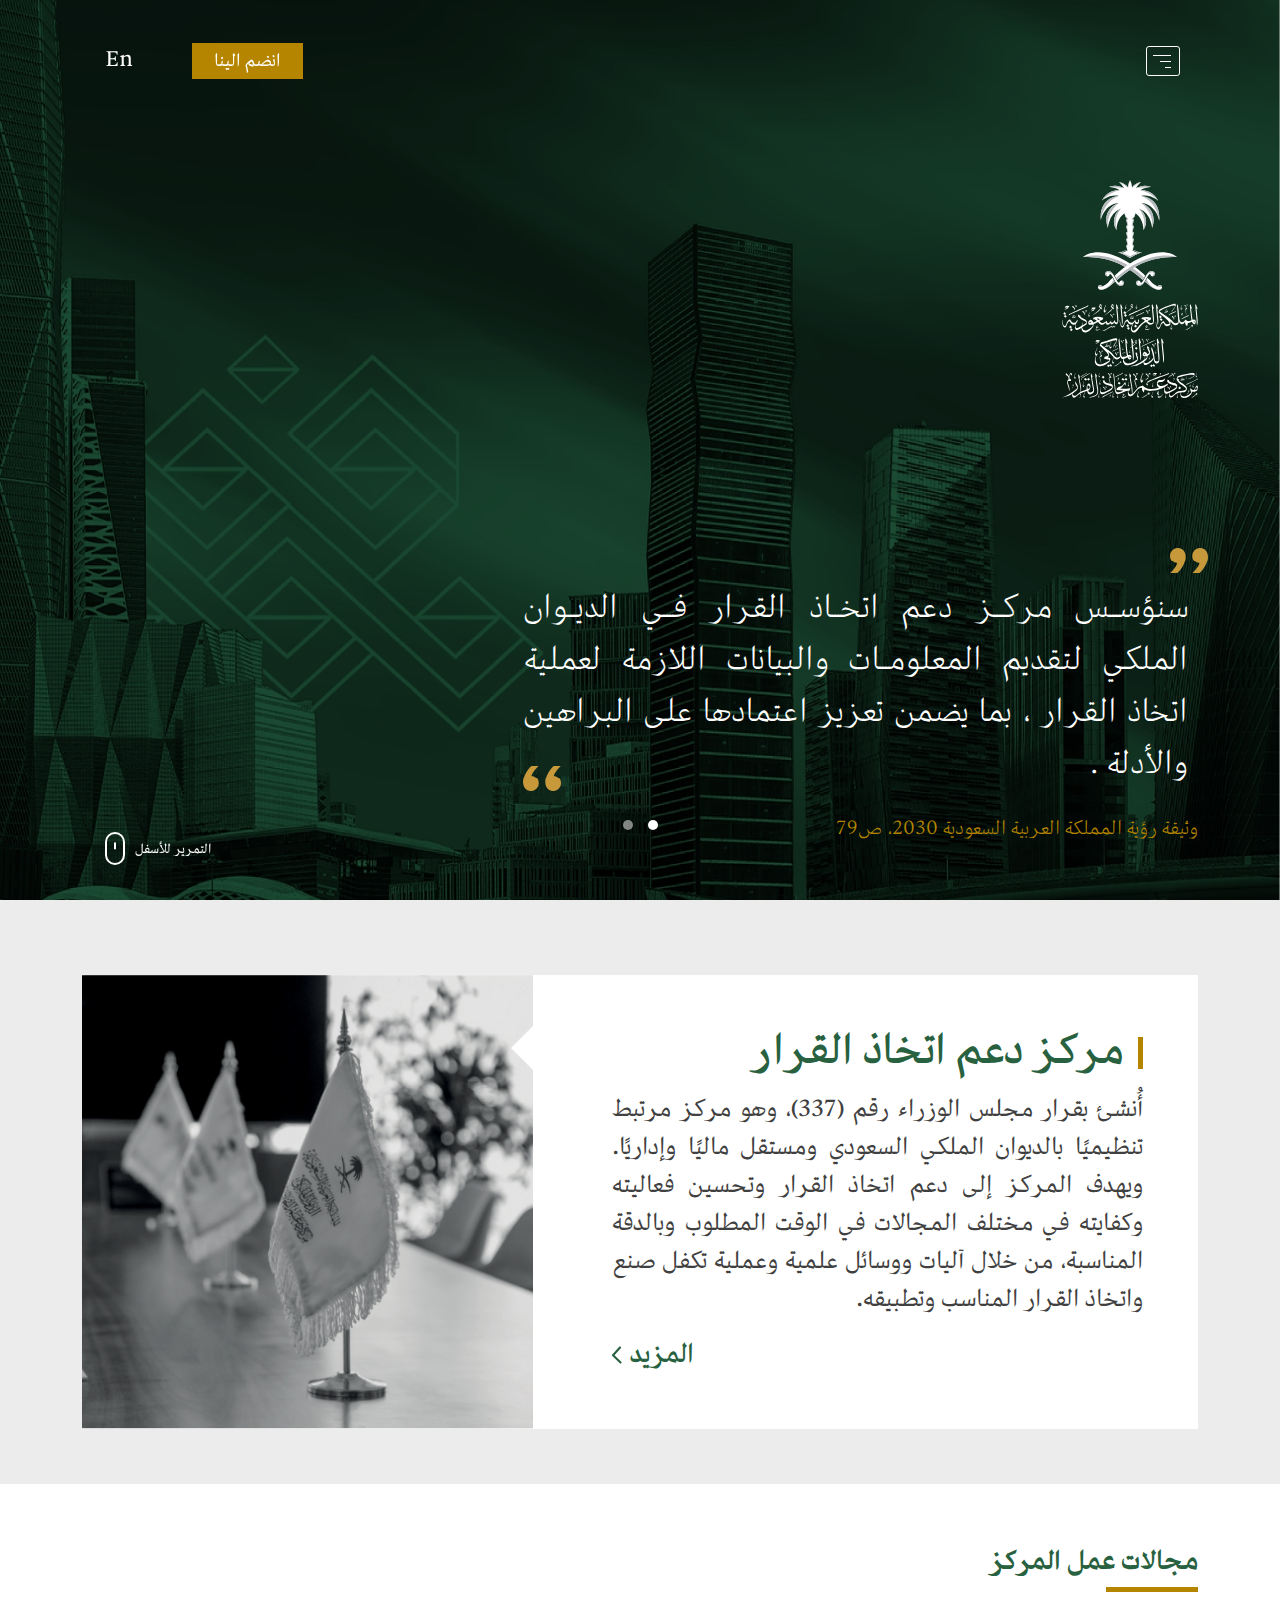
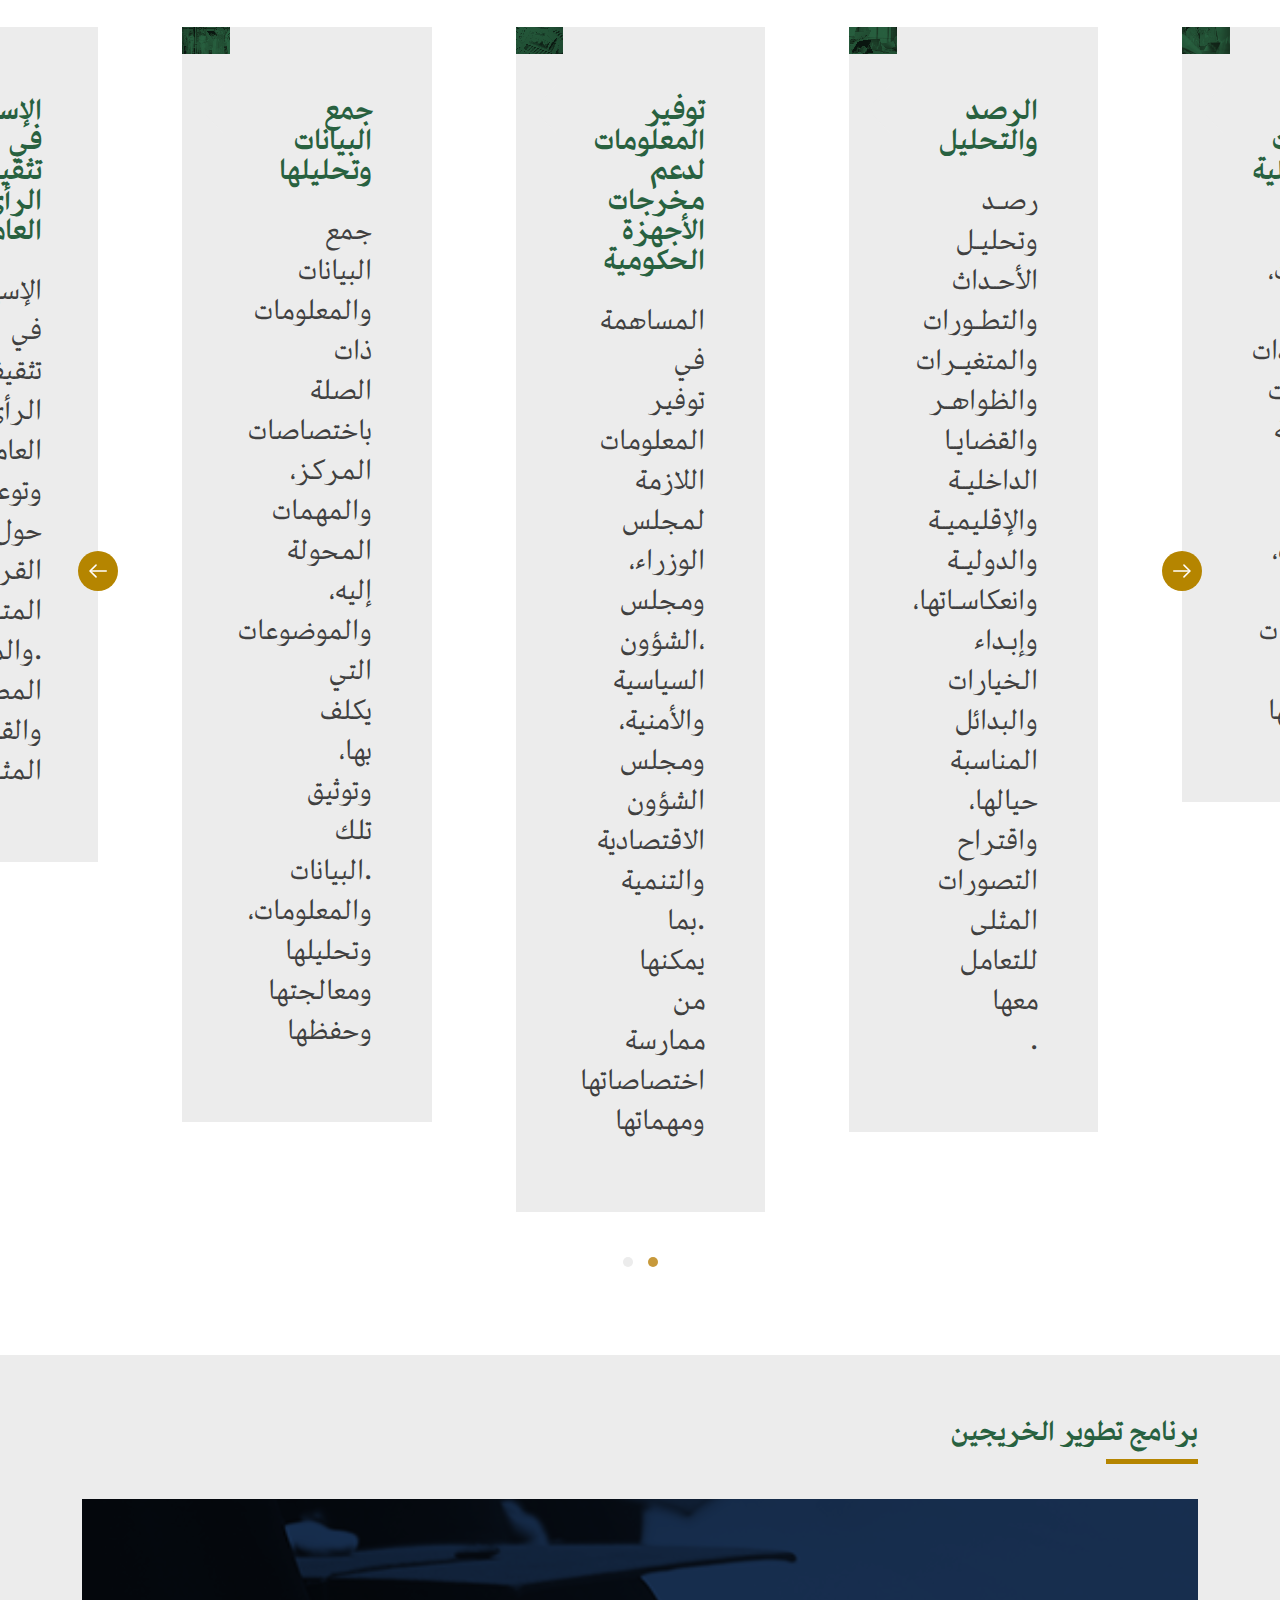
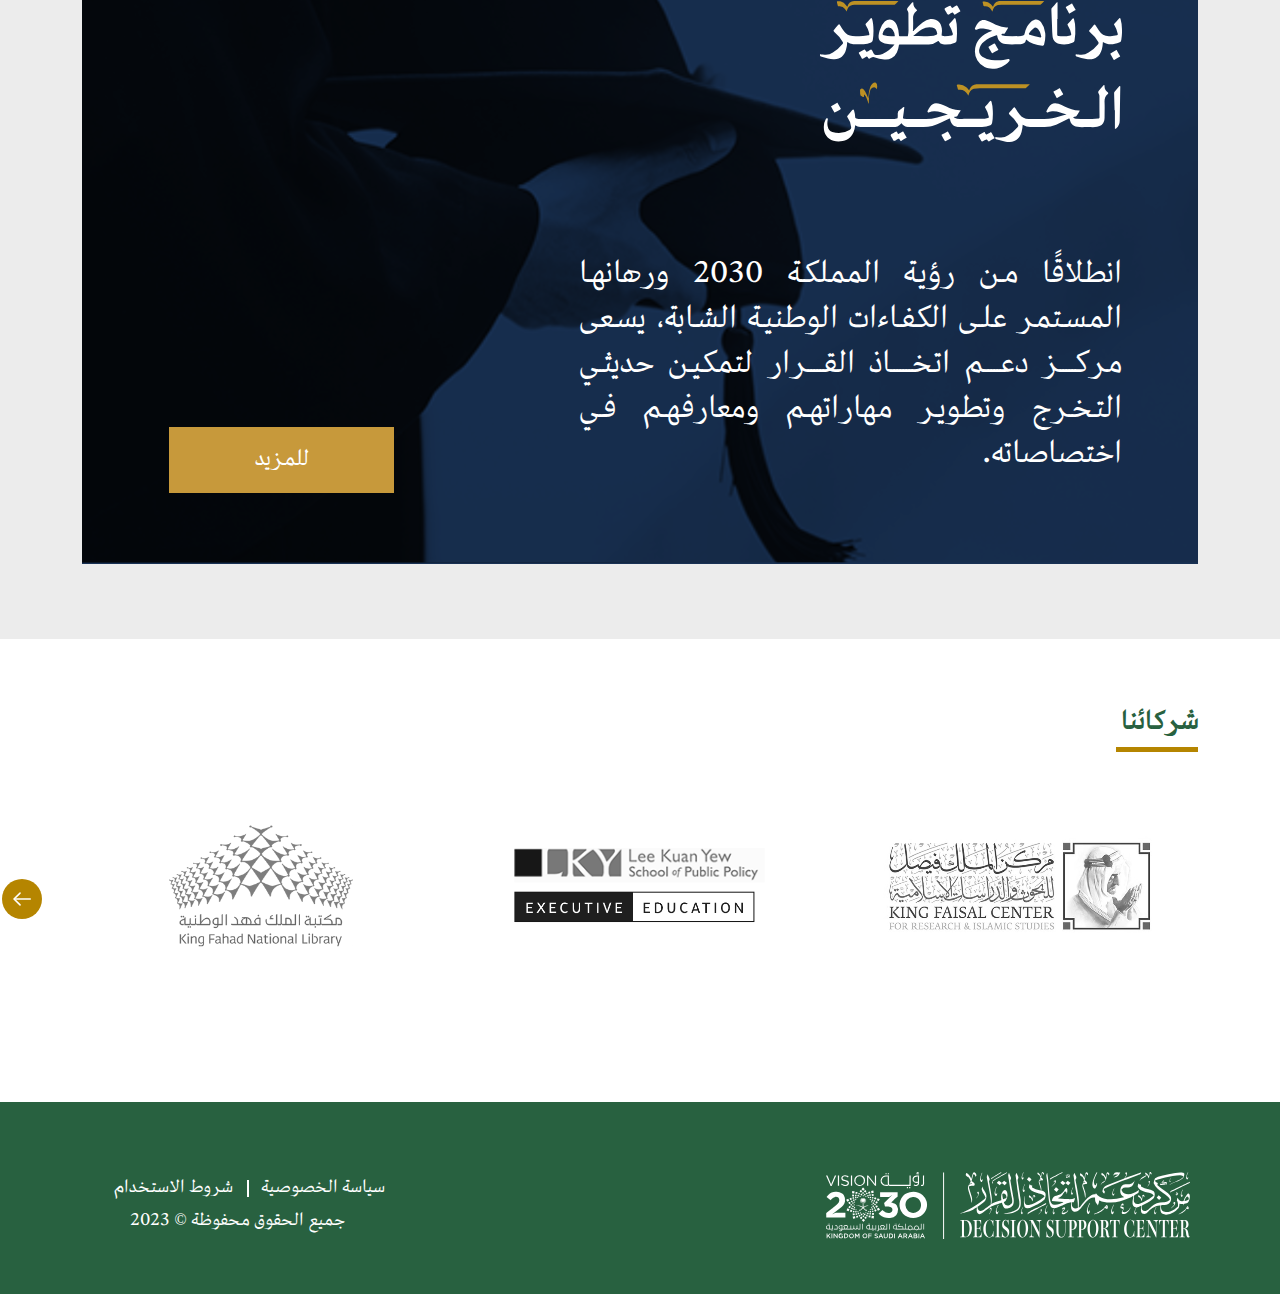
==== ar/index.html @ 327a5f9b "initalize + index" ====
<!DOCTYPE html>
<html lang="ar">
  <head>
    <!-- Required meta tags -->
    <meta charset="utf-8" />
    <meta
      name="viewport"
      content="width=device-width, initial-scale=1, shrink-to-fit=no"
    />
    <!--  Font Awesome CSS -->
    <link rel="stylesheet" href="../assets/css/owl.carousel.min.css" />
    <link rel="stylesheet" href="../assets/css/owl.theme.default.css" />
    <!-- Bootstrap CSS -->
    <link rel="stylesheet" href="../assets/css/bootstrap.min.css" />
    <!--  Font Awesome CSS -->
    <link rel="stylesheet" href="../assets/css/all.min.css" />
    <!--  Font aos CSS -->
    <link rel="stylesheet" href="../assets/css/aos.css" />
    <!-- custom style -->
    <link rel="stylesheet" href="../assets/css/styleRTL.css" />

    <title>IDSC</title>
  </head>

  <body>

    <div class="main-topnav">
      <div class="bgTopNav">
        <!-- <div class="container">
            <div class="row">
              <div class="col-12"> -->
                <div class="topNav">
                 <a href="javascript:;" class="slide-nav">
                  <span class="first"></span>
                  <span class="second"></span>
                  <span class="third"></span>
                  <p class="menu-label">
                    القائمة  
                  </p>
                </a>
                 
                <a href="#!" class="a-logo">
                  <img class="logo" src="../assets/images/shared/logo-second.svg" alt="">
                </a>

                  <div class="left">
                    <a href="#!" class="joinBtn">انضم الينا</a>
                   
                    <a href="#!" class="changeLang ">En</a>
                  </div>
                </div>
              <!-- </div>
            </div>
          </div> -->
    </div>
      <!-- end top nav -->
      <div class="bannerBg">
        <div class="customMenu">

          <ul class="navigations">
            <li class="nav-item">
              <a class="nav-link" href="#">
                الصفحة الرئيسية
              </a>
            </li>
            <li class="nav-item">
              <a class="nav-link" href="#">
                عن المركز
              </a>
            </li>
            <li class="nav-item">
              <a class="nav-link" href="#">
                برنامج تطوير الخريجين
                </a>
            </li>

            
            
            
          </ul>
          <div class="acc-functions">

            <ul class="top-functions  ">
              <a href="#" class="social-nav">
                <img src="../assets/images/shared/linkedin-outline.svg" alt="">
              </a>
              <li>
                <a href="javascript:;" class="colors">
                  <img src="../assets/images/shared/eye-no.svg" alt="">
                </a>
              </li>
              <li>
                <a href="javascript:;" class="font increase">
                  +A
                </a>
              </li>
              <li>
                <a href="javascript:;" class="font decrease ">
                  -A
                </a>
              </li>
            </ul>
           
          </div>
        </div>
      </div>
    </div>

    <section class="homeBanner" >

      <!-- end menu -->
        <div class="owl-carousel owl-carousel-banner owl-theme">
          <div class="item">
            <div class="banner-item">
              <div class="bg-box">
                <img src="../assets/images/home/banner-img1.jpg" alt="">
              </div>
              <div class="container">
                <div class="row">
                  <div class="col-12">
                    <div class="img-box">
                      <img src="../assets/images/shared/Logo1.svg" alt="">
                    </div>
                  </div>
                  <div class="col-12">
                    <div class="bannerBox">
                      <p>
                        سنؤســـس مركـــز دعم اتخـــاذ القرار فـــي الديـــوان الملكي
                        لتقديم المعلومـــات والبيانات اللازمة لعملية اتخاذ القرار ،
                        بما يضمن تعزيز اعتمادها على البراهين والأدلة .
                      </p>
                      <span>
                        وثيقة رؤية المملكة العربية السعودية 2030، ص79
                      </span>
                    </div>
  
                  </div>
                </div>
              </div>
            </div>
            
          </div>
          <div class="item">
            <div class="banner-item">
              <div class="bg-box">
                <img src="../assets/images/home/banner-img2.jpg" alt="">
              </div>
              <div class="container">
                <div class="row">
                  <div class="col-12">
                    <div class="img-box">
                      <img src="../assets/images/shared/Logo1.svg" alt="">
                    </div>
                  </div>
                  <div class="col-12">
                    <div class="bannerBox">
                      <p>
                        سنؤســـس مركـــز دعم اتخـــاذ القرار فـــي الديـــوان الملكي
                        لتقديم المعلومـــات والبيانات اللازمة لعملية اتخاذ القرار ،
                        بما يضمن تعزيز اعتمادها على البراهين والأدلة .
                      </p>
                      <span>
                        وثيقة رؤية المملكة العربية السعودية 2030، ص79
                      </span>
                    </div>
  
                  </div>
                </div>
              </div>
            </div>
            
          </div>

         
          
      </div>
      <!-- end slider -->

      <!-- scroll down -->
      <div class="scroll-down">
        <a href="#aboutSec">
          <span>
            التمرير للأسفل
          </span>
          <img src="../assets/images/home/mouse-shape.svg" alt="">
        </a>
      </div>
    </section>

    <!-- start about -->
    <div class="aboutCenter" id="aboutSec">
      <div class="container">
        <div class="about-white">
          <div class="row">
            <div class="col-lg-7">
              <div class="aboutTxt">
                <h3 class="title" >
                  مركز دعم اتخاذ القرار
                </h3>
                <p >
                  أُنشئ بقرار مجلس الوزراء رقم (337)، وهو مركز مرتبط تنظيميًا بالديوان الملكي السعودي ومستقل ماليًا وإداريًا. ويهدف المركز إلى 
                  دعم اتخاذ القرار وتحسين فعاليته وكفايته في مختلف المجالات في الوقت المطلوب وبالدقة المناسبة، من خلال
                  آليات ووسائل علمية وعملية تكفل صنع واتخاذ القرار المناسب وتطبيقه.
                </p>
                <a href="#!" class="mainBtn">
                  المزيد
                  <img src="../assets/images/shared/more-btn-green-arrow.svg" alt="">
                </a>
              </div>
            </div>
            <div class="col-md-5">
              <div class="patternImg" >
                <img src="../assets/images/home/about-sec-img.jpg" alt="">
              </div>
            </div>
          </div>
        </div>
      </div>
    </div>
    <!-- end about -->



    <!-- start fields of work -->
    <section class="fields">
      <div class="container">
        <div class="row">
          <div class="col-12">
            <h2 class="home-header">
              مجالات عمل المركز
            </h2>
          </div>
        </div>
      </div>
      
      <div class="owl-carousel owl-carousel-fields owl-theme" >

        <div class="item">
          <div class="fields-item">
            <div class="container">
              
              <div class="field-box">
                <div class="row">
                  <div class="col-lg-6">
                    <div class="content-box">
                      <h3>
                        إعداد الدراسات التنموية
                      </h3>
                      <p>
                        إعداد الدراسات المتعلقة بالموضوعات ذات الأولوية من الناحية التنموية، وما يواجهها من عوائق وصعوبات ومشكلات، وطرح 
                        .التوصيات بشأنها
                      </p>
                    </div>
                  </div>
                  <div class="col-lg-6">
                    <div class="img-box">
                      <div class="img-bg">
                        <img src="../assets/images/home/field-bg6.svg" alt="">
                      </div>
                      <div class="img-icon">
                        <img src="../assets/images/home/field-icon6.svg" alt="">
                      </div>
                    </div>
                  </div>
                </div>
              </div>
            </div>
          </div>
        </div>

        <div class="item">
          <div class="fields-item">
            <div class="container">
              
              <div class="field-box">
                <div class="row">
                  <div class="col-lg-6">
                    <div class="content-box">
                      <h3>
                        إعداد الدراسات المستقبلية
                      </h3>
                      <p>
                        إجراء التحليلات، ومتابعة المستجدات والتحديات المحتملة في 
                        .مختلف المجالات، وتقديم المقترحات اللازمة لمواجهتها
                      </p>
                    </div>
                  </div>
                  <div class="col-lg-6">
                    <div class="img-box">
                      <div class="img-bg">
                        <img src="../assets/images/home/field-bg2.svg" alt="">
                      </div>
                      <div class="img-icon">
                        <img src="../assets/images/home/field-icon2.svg" alt="">
                      </div>
                    </div>
                  </div>
                </div>
              </div>
            </div>
          </div>
        </div>
        <div class="item">
          <div class="fields-item">
            <div class="container">
              
              <div class="field-box">
                <div class="row">
                  <div class="col-lg-6">
                    <div class="content-box">
                      <h3>
                        الرصد والتحليل
                      </h3>
                      <p>
                        رصــد وتحليــل الأحــداث والتطــورات والمتغيــرات والظواهــر والقضايــا الداخليــة والإقليميــة والدوليــة وانعكاســاتها، وإبــداء الخيارات والبدائل المناسبة حيالها، واقتراح التصورات المثلى 
                        للتعامل معها .
                      </p>
                    </div>
                  </div>
                  <div class="col-lg-6">
                    <div class="img-box">
                      <div class="img-bg">
                        <img src="../assets/images/home/field-bg1.svg" alt="">
                      </div>
                      <div class="img-icon">
                        <img src="../assets/images/home/field-icon1.svg" alt="">
                      </div>
                    </div>
                  </div>
                </div>
              </div>
            </div>
          </div>
        </div>
        <div class="item">
          <div class="fields-item">
            <div class="container">
              
              <div class="field-box">
                <div class="row">
                  <div class="col-lg-6">
                    <div class="content-box">
                      <h3>
                        توفير المعلومات لدعم مخرجات الأجهزة الحكومية
                      </h3>
                      <p>
                        المساهمة في توفير المعلومات اللازمة لمجلس الوزراء، ومجلس 
                        ،الشؤون السياسية والأمنية، ومجلس الشؤون الاقتصادية والتنمية 
                        .بما يمكنها من ممارسة اختصاصاتها ومهماتها
                      </p>
                    </div>
                  </div>
                  <div class="col-lg-6">
                    <div class="img-box">
                      <div class="img-bg">
                        <img src="../assets/images/home/field-bg3.svg" alt="">
                      </div>
                      <div class="img-icon">
                        <img src="../assets/images/home/field-icon3.svg" alt="">
                      </div>
                    </div>
                  </div>
                </div>
              </div>
            </div>
          </div>
        </div>
        <div class="item">
          <div class="fields-item">
            <div class="container">
              
              <div class="field-box">
                <div class="row">
                  <div class="col-lg-6">
                    <div class="content-box">
                      <h3>
                        جمع البيانات وتحليلها
                      </h3>
                      <p>
                        جمع البيانات والمعلومات ذات الصلة باختصاصات المركز، والمهمات المحولة إليه، والموضوعات التي يكلف بها، وتوثيق تلك 
                        .البيانات والمعلومات، وتحليلها ومعالجتها وحفظها
                      </p>
                    </div>
                  </div>
                  <div class="col-lg-6">
                    <div class="img-box">
                      <div class="img-bg">
                        <img src="../assets/images/home/field-bg4.svg" alt="">
                      </div>
                      <div class="img-icon">
                        <img src="../assets/images/home/field-icon4.svg" alt="">
                      </div>
                    </div>
                  </div>
                </div>
              </div>
            </div>
          </div>
        </div>

        <div class="item">
          <div class="fields-item">
            <div class="container">
              
              <div class="field-box">
                <div class="row">
                  <div class="col-lg-6">
                    <div class="content-box">
                      <h3>
                        الإسهام في تثقيف الرأي العام
                      </h3>
                      <p>
                        الإسهام في تثقيف الرأي العام وتوعيته حول القرارات المتخذة 
                        .والموضوعات المطروحة والقضايا المثارة
                      </p>
                    </div>
                  </div>
                  <div class="col-lg-6">
                    <div class="img-box">
                      <div class="img-bg">
                        <img src="../assets/images/home/field-bg5.svg" alt="">
                      </div>
                      <div class="img-icon">
                        <img src="../assets/images/home/field-icon5.svg" alt="">
                      </div>
                    </div>
                  </div>
                </div>
              </div>
            </div>
          </div>
        </div>
      </div>
    </section>
    <!-- end fields of work -->


    <!-- start tatwer elkharegen -->
    <section class="tatwer-elkharegeen">
      <div class="container">
        <div class="row">
          <div class="col-12">
            <h2 class="home-header">
              برنامج تطوير الخريجين
            </h2>
          </div>
          <div class="col-12">
            <div class="tatwer-main">
              
                  <div class="content-box">
                    <div class="img-box">
                      <img src="../assets/images/home/Graduate-Dev-logo.svg" alt="">
                    </div>
                    <p>
                      انطلاقًا مـن رؤيـة المملكـة 2030 ورهانهـا المسـتمر علـى الكفـاءات الوطنيـة الشـابة، يسـعى مركـــــز دعـــــم اتخـــــــاذ القـــــرار لتمكيـن حديثـي التخـرج وتطويـر مهاراتهـم ومعارفهـم فـي اختصاصاته.
                    </p>
                  </div>
               
                  <a href="#" class="more-btn orange-btn">
                    للمزيد
                  </a>

               
              </div>
            </div>
          </div>
        </div>
      </div>

    </section>
    <!-- end tatwer elkharegen -->


    <!-- start partners -->
    
    <div class="partners">
      <div class="container">
        <div class="row">
          <div class="col-12">
            <h2 class="home-header" >شركائنا</h2>
          </div>
          <div class="owl-carousel owl-carousel-partners owl-theme" >
            <div class="item">
              <a href="#!" class="partBox">
                <div class="partImg">
                  <img src="../assets/images/home/prt-img.svg" alt="">
                </div>
                <p class="hedinBt">
                  مركز الملك فيصل للبحوث والدراسات الإسلامية
                </p>
              </a>
            </div>
            <div class="item">
              <a href="#!" class="partBox">
                <div class="partImg">
                  <img src="../assets/images/home/prt-img2.svg" alt="">
                </div>
                <p class="hedinBt">
                  مدرسة لي كوان يو للسياسات العامة
                </p>
              </a>
            </div>
            <div class="item">
              <a href="#!" class="partBox">
                <div class="partImg">
                  <img src="../assets/images/home/prt-img3.svg" alt="">
                </div>
                <p class="hedinBt">
                  مكتبة الملك فهد الوطنية
                </p>
              </a>
            </div>
            <div class="item">
              <a href="#!" class="partBox">
                <div class="partImg">
                  <img src="../assets/images/home/prt-img4.svg" alt="">
                </div>
                <p class="hedinBt">
                  مدينة الملك عبدالعزيز للعلوم والتقنية
                </p>
              </a>
            </div>
            <div class="item">
              <a href="#!" class="partBox">
                <div class="partImg">
                  <img src="../assets/images/home/prt-img2.svg" alt="">
                </div>
                <p class="hedinBt">
                  مدرسة لي كوان يو للسياسات العامة
                </p>
              </a>
            </div>
            <div class="item">
              <a href="#!" class="partBox">
                <div class="partImg">
                  <img src="../assets/images/home/prt-img4.svg" alt="">
                </div>
                <p class="hedinBt">
                  مدينة الملك عبدالعزيز للعلوم والتقنية
                </p>
              </a>
            </div>
           
           </div>
        </div>
      </div>
    </div>
    
    
    <!-- end partners -->


    <!-- start footer -->
    <footer>
            <div class="img-box">
              <img src="../assets/images/shared/Logos.svg" alt="">
            </div>
          
            <div class="served">
              <div class="linkR" >
                <a href="#!">سياسة الخصوصية</a>  
                <a href="#!">شروط الاستخدام</a> 
              
              </div>
              <p>
                جميع الحقوق محفوظة ©  2023
              </p>
             
            </div>
    </footer>
    <!-- end footer -->


    <script src="../assets/js/jQueryV3.5.js"></script>
    <script src="../assets/js/owl.carousel.min.js"></script>
    <script src="../assets/js/bootstrap.bundle.min.js"></script>
    <script src="../assets/js/aos.js"></script>
    <script src="../assets/js/custom.js"></script>

    
  </body>
</html>
---- assets/css/styleRTL.css ----
/*** RTL websites ***/
@font-face {
  font-family: "DSC-light";
  src: url("../fonts/DSC-light.otf");
}

@font-face {
  font-family: "DSC-Regular";
  src: url("../fonts/DSC-Regular.otf");
}

@font-face {
  font-family: "DSC-Medium";
  src: url("../fonts/DSC-Medium.otf");
}

@font-face {
  font-family: "DSC-bold";
  src: url("../fonts/DSC-bold.otf");
}

body {
  font-family: "DSC-Regular";
  direction: rtl;
  text-align: right;
}

html[dir="rtl"] body {
  font-family: "DSC-Regular";
}

*,
*:focus,
*:active,
button:focus {
  outline: none;
}

a:hover {
  text-decoration: none;
}

p {
  font-size: 15px;
  color: #666;
  line-height: 30px;
}

h4 {
  font-size: 22px;
  font-weight: bold;
}

.mb-20 {
  margin-bottom: 20px !important;
}

.mb-30 {
  margin-bottom: 30px !important;
}

.mb-40 {
  margin-bottom: 40px !important;
}

.mb-70 {
  margin-bottom: 70px !important;
}

.mt-40 {
  margin-top: 40px !important;
}

.mt-30 {
  margin-top: 30px !important;
}

.ml-30 {
  margin-left: 30px !important;
}

.mt-70 {
  margin-top: 70px !important;
}

.mt-50 {
  margin-top: 50px !important;
}

.pl-15 {
  padding-right: 15px !important;
}

.pl-30 {
  padding-right: 30px !important;
}

.strong {
  font-weight: bold;
}

ol {
  list-style: decimal;
  line-height: 32px;
}

ol li {
  padding-right: 10px;
}

.text-left {
  text-align: left !important;
}

.text-right {
  text-align: right !important;
}

.float-left {
  float: left !important;
}

.float-right {
  float: right !important;
}

body {
  overflow: hidden !important;
}

html {
  overflow-x: hidden !important;
}

img {
  max-width: 100%;
}

a {
  text-decoration: none;
}

a:hover {
  color: #fff;
}

.owl-carousel .owl-item img {
  width: auto;
}

ul {
  list-style: none;
}

body .owl-theme .owl-dots {
  margin-top: 40px;
}

body .owl-theme .owl-dots .owl-dot span {
  width: 10px;
  height: 10px;
  margin: 5px 7.5px;
  background: #ECECEC;
  -webkit-transition: width 0.2s;
  transition: width 0.2s;
}

body .owl-theme .owl-dots .owl-dot:hover span {
  background: rgba(199, 153, 59, 0.7);
}

body .owl-theme .owl-dots .owl-dot.active span {
  background: #C7993B;
}

body .owl-theme .owl-nav [class*="owl-"] {
  width: 40px;
  height: 40px;
  background: #b58500;
  border-radius: 22px;
  top: 50%;
  -webkit-transform: translateY(-50%);
          transform: translateY(-50%);
  position: absolute;
}

body .owl-theme .owl-nav [class*="owl-"]:hover {
  background: #b58500;
}

body .owl-theme .owl-next {
  left: -73px;
  right: auto;
}

body .owl-theme .owl-prev {
  right: -73px;
  left: auto;
}

body .owl-theme .disabled {
  visibility: hidden !important;
}

.homeBanner {
  width: 100%;
  padding-bottom: 0px;
  position: relative;
}

.homeBanner .owl-carousel-banner .banner-item {
  height: 100vh;
  position: relative;
  padding-top: 180px;
}

.homeBanner .owl-carousel-banner .banner-item .bg-box {
  position: absolute;
  width: 100%;
  height: 100%;
  top: 0;
  right: 0;
  z-index: -2;
}

.homeBanner .owl-carousel-banner .banner-item .bg-box::before {
  content: "";
  position: absolute;
  width: 100%;
  height: 100%;
  top: 0;
  right: 0;
  background-color: #072C1A;
  opacity: .95;
  mix-blend-mode: multiply;
  display: none;
}

.homeBanner .owl-carousel-banner .banner-item .bg-box img {
  width: 100%;
  height: 100%;
}

.homeBanner .owl-carousel-banner .banner-item .img-box {
  margin-bottom: 150px;
}

.homeBanner .owl-carousel-banner .banner-item .bannerBox {
  max-width: 675px;
}

.homeBanner .owl-carousel-banner .banner-item .bannerBox p {
  font-size: 1.875rem;
  font-family: "DSC-light";
  color: #fff;
  line-height: 52px;
  text-align: justify;
  margin-bottom: 25px;
  position: relative;
  padding-top: 35px;
  padding-right: 10px;
  letter-spacing: -0.5px;
}

.homeBanner .owl-carousel-banner .banner-item .bannerBox p::before {
  content: "";
  position: absolute;
  top: 0;
  right: -10px;
  width: 38px;
  height: 25px;
  background-image: url(../images/home/quote-top.svg);
}

.homeBanner .owl-carousel-banner .banner-item .bannerBox p::after {
  content: "";
  position: absolute;
  bottom: 0;
  left: 0;
  width: 38px;
  height: 25px;
  background-image: url(../images/home/quote-top.svg);
  -webkit-transform: rotate(180deg);
          transform: rotate(180deg);
}

.homeBanner .owl-carousel-banner .banner-item .bannerBox span {
  font-size: 1.125rem;
  font-family: "DSC-light";
  color: #b58500;
}

.homeBanner .owl-carousel-banner .owl-dots .owl-dot span {
  background: #fff !important;
  opacity: .5;
}

.homeBanner .owl-carousel-banner .owl-dots .owl-dot:hover span {
  background: #fff !important;
  opacity: .75;
}

.homeBanner .owl-carousel-banner .owl-dots .owl-dot.active span {
  opacity: 1;
}

.homeBanner .owl-carousel-banner .owl-dots {
  position: absolute;
  bottom: 57px;
  width: 100%;
}

.homeBanner .scroll-down {
  position: absolute;
  bottom: 35px;
  left: 105px;
  z-index: 9;
}

.homeBanner .scroll-down a {
  display: block;
}

.homeBanner .scroll-down a span {
  font-size: .75rem;
  color: #fff;
}

.homeBanner .scroll-down a img {
  margin-right: 7px;
}

.customMenu .navbar {
  background: transparent;
  padding-top: 0;
  padding-bottom: 0;
}

.navbar-expand-lg .navbar-collapse {
  -webkit-box-pack: justify;
      -ms-flex-pack: justify;
          justify-content: space-between;
}

.aboutCenter {
  background-color: #ECECEC;
  padding: 75px 0 55px;
  overflow: hidden;
}

.aboutCenter .about-white {
  background-color: #fff;
}

.aboutCenter .aboutTxt {
  padding: 55px;
  height: 100%;
  display: -webkit-box;
  display: -ms-flexbox;
  display: flex;
  -webkit-box-orient: vertical;
  -webkit-box-direction: normal;
      -ms-flex-direction: column;
          flex-direction: column;
  -webkit-box-pack: center;
      -ms-flex-pack: center;
          justify-content: center;
}

.aboutCenter .aboutTxt .title {
  padding-right: 20px;
  text-align: right;
  margin: 0;
  font-size: 2.375rem;
  font-family: "DSC-Medium";
  margin-bottom: 15px;
  color: #286140;
  position: relative;
}

.aboutCenter .aboutTxt .title::before {
  content: "";
  position: absolute;
  right: 0;
  top: 7px;
  width: 5px;
  height: 32px;
  background-color: #b58500;
}

.aboutCenter .aboutTxt p {
  font-size: 1.375rem;
  color: #404040;
  text-align: justify;
  line-height: 38px;
  letter-spacing: 1px;
  margin-bottom: 0;
}

.aboutCenter .aboutTxt .mainBtn {
  margin-top: 19px;
  font-size: 1.5rem;
  font-family: "DSC-Medium";
  color: #286140;
  display: block;
  margin-left: 0;
  margin-right: auto;
}

.aboutCenter .aboutTxt .mainBtn img {
  margin-right: 2px;
  -webkit-transition: 300ms;
  transition: 300ms;
}

.aboutCenter .aboutTxt .mainBtn:hover img {
  -webkit-transform: translateX(-5px);
          transform: translateX(-5px);
}

.aboutCenter .patternImg {
  width: 100%;
  height: 100%;
  position: relative;
}

.aboutCenter .patternImg::before {
  content: "";
  position: absolute;
  background-image: url(../images/home/poly1.svg);
  width: 22px;
  height: 44px;
  right: 0;
  top: 51px;
}

.aboutCenter .patternImg img {
  width: 100%;
  height: 100%;
  -o-object-fit: cover;
     object-fit: cover;
}

.home-header {
  font-size: 1.5rem;
  font-family: "DSC-bold";
  color: #286140;
  position: relative;
  padding-bottom: 10px;
  margin-bottom: 40px;
}

.home-header::before {
  content: "";
  position: absolute;
  right: 0;
  top: 100%;
  width: 92px;
  height: 5px;
  background-color: #b58500;
}

.orange-btn {
  background-color: #C7993B;
  color: #fff;
  font-size: 1.25rem;
  padding: 14.5px 50px;
}

.fields {
  background-color: #fff;
  padding-top: 65px;
  padding-bottom: 75px;
}

.fields .fields-item .field-box {
  display: -webkit-box;
  display: -ms-flexbox;
  display: flex;
  -webkit-box-orient: horizontal;
  -webkit-box-direction: normal;
      -ms-flex-direction: row;
          flex-direction: row;
  -webkit-box-align: center;
      -ms-flex-align: center;
          align-items: center;
  -webkit-box-pack: center;
      -ms-flex-pack: center;
          justify-content: center;
  background-color: #ECECEC;
}

.fields .fields-item .field-box .content-box {
  padding-right: 60px;
  padding-top: 70px;
  padding-bottom: 70px;
  padding-left: 55px;
  display: -webkit-box;
  display: -ms-flexbox;
  display: flex;
  -webkit-box-orient: vertical;
  -webkit-box-direction: normal;
      -ms-flex-direction: column;
          flex-direction: column;
  -webkit-box-pack: start;
      -ms-flex-pack: start;
          justify-content: flex-start;
  height: 100%;
}

.fields .fields-item .field-box .content-box h3 {
  font-size: 1.5625rem;
  font-family: "DSC-bold";
  color: #286140;
  margin-bottom: 25px;
}

.fields .fields-item .field-box .content-box p {
  font-size: 1.5625rem;
  color: #404040;
  line-height: 40px;
  margin-bottom: 0;
  text-align: justify;
}

.fields .fields-item .field-box .img-box {
  position: relative;
  margin-right: 65px;
}

.fields .fields-item .field-box .img-box .img-bg {
  width: 100%;
  height: 100%;
}

.fields .fields-item .field-box .img-box .img-bg img {
  width: 100%;
  height: 100%;
  -o-object-fit: cover;
     object-fit: cover;
}

.fields .fields-item .field-box .img-box .img-icon {
  position: absolute;
  width: 120px;
  height: 120px;
  left: 35px;
  bottom: 29px;
  z-index: 9;
}

.fields .fields-item .field-box .img-box::before {
  content: "";
  position: absolute;
  background-image: url(../images/home/field-poly.svg);
  width: 31px;
  height: 60px;
  top: 52px;
  right: 0;
}

.fields .owl-theme .owl-nav [class*="owl-"] {
  top: 43%;
}

.fields .owl-theme .owl-next {
  left: 73px;
  right: auto;
}

.fields .owl-theme .owl-prev {
  right: 73px;
  left: auto;
}

.tatwer-elkharegeen {
  padding-top: 65px;
  padding-bottom: 75px;
  background-color: #ECECEC;
}

.tatwer-elkharegeen .tatwer-main {
  background-image: url(../images/home/tatwer-home-img.svg);
  background-repeat: no-repeat;
  background-size: cover;
  padding-top: 102px;
  padding-right: 76px;
  padding-left: 87px;
  padding-bottom: 71px;
  display: -webkit-box;
  display: -ms-flexbox;
  display: flex;
  -webkit-box-orient: horizontal;
  -webkit-box-direction: normal;
      -ms-flex-direction: row;
          flex-direction: row;
}

.tatwer-elkharegeen .tatwer-main .content-box {
  width: 543px;
}

.tatwer-elkharegeen .tatwer-main .content-box .img-box {
  margin-bottom: 110px;
}

.tatwer-elkharegeen .tatwer-main .content-box p {
  font-size: 1.75rem;
  line-height: 45px;
  color: #fff;
  letter-spacing: .5px;
  text-align: justify;
}

.tatwer-elkharegeen .more-btn {
  width: 225px;
  margin-right: auto;
  margin-left: 0;
  margin-top: auto;
  margin-bottom: 0;
  height: 66px;
  display: -webkit-box;
  display: -ms-flexbox;
  display: flex;
  -webkit-box-align: center;
      -ms-flex-align: center;
          align-items: center;
  -webkit-box-pack: center;
      -ms-flex-pack: center;
          justify-content: center;
}

.partners {
  background-color: #fff;
  padding: 70px 0 45px;
}

.partners .home-header {
  margin-bottom: 62px;
}

.partners .home-header::before {
  width: 82px;
}

.partners .partBox {
  text-align: center;
  display: block;
  height: 238px;
}

.partners .partBox .partImg {
  height: 156px;
  max-width: 100%;
  margin-bottom: 3px;
}

.partners .partBox .hedinBt {
  font-size: 0.9375rem;
  color: #404040;
  line-height: 27px;
  -webkit-transition: all  0.5s;
  transition: all  0.5s;
  visibility: hidden;
  height: 0px;
  -webkit-transform: translateY(0px);
          transform: translateY(0px);
  overflow: hidden;
}

.partners .partBox img {
  -webkit-filter: grayscale(1);
          filter: grayscale(1);
  -webkit-transition: all  0.5s;
  transition: all  0.5s;
}

.partners .partBox:hover .hedinBt {
  visibility: visible;
  -webkit-transform: translateY(0px);
          transform: translateY(0px);
  height: 28px;
}

.partners .partBox:hover img {
  -webkit-filter: unset;
          filter: unset;
}

.partners .owl-theme .owl-nav [class*="owl-"] {
  top: 85px;
}

footer {
  background-color: #286140;
  padding: 70px 90px 55px;
  display: -webkit-box;
  display: -ms-flexbox;
  display: flex;
  -webkit-box-orient: horizontal;
  -webkit-box-direction: normal;
      -ms-flex-direction: row;
          flex-direction: row;
  -webkit-box-pack: justify;
      -ms-flex-pack: justify;
          justify-content: space-between;
  -webkit-box-align: center;
      -ms-flex-align: center;
          align-items: center;
}

footer .served {
  display: -webkit-box;
  display: -ms-flexbox;
  display: flex;
  -webkit-box-orient: vertical;
  -webkit-box-direction: normal;
      -ms-flex-direction: column;
          flex-direction: column;
  -webkit-box-pack: center;
      -ms-flex-pack: center;
          justify-content: center;
  -webkit-box-align: center;
      -ms-flex-align: center;
          align-items: center;
}

footer .served .linkR {
  color: #fff;
}

footer .served .linkR a {
  color: #fff;
  font-size: 1rem;
  font-family: "DSC-Regular";
  display: inline-block;
  position: relative;
  padding-left: 24px;
}

footer .served .linkR a::before {
  content: "";
  position: absolute;
  left: 10px;
  top: 4px;
  width: 2px;
  height: 17px;
  background-color: #fff;
}

footer .served .linkR a:last-child {
  paddingleft: 0;
}

footer .served .linkR a:last-child::before {
  display: none;
}

footer .served p {
  font-size: 1rem;
  font-family: "DSC-Regular";
  color: #fff;
  margin-bottom: 0;
  margin-top: 6px;
}

.contrast {
  -webkit-filter: grayscale(100%) brightness(95%) contrast(120%);
  filter: grayscale(100%) brightness(95%) contrast(120%);
}

@media (max-width: 1199px) {
  .navbar-nav {
    padding-right: 60px;
  }
}

.main-topnav {
  position: fixed;
  width: 100%;
  z-index: 99999;
  background-color: transparent;
  top: -2px;
  right: 0;
}

.main-topnav .bgTopNav .topNav {
  padding-top: 45px;
  padding-bottom: 30px;
  padding-right: 100px;
  padding-left: 105px;
  display: -webkit-box;
  display: -ms-flexbox;
  display: flex;
  -webkit-box-align: center;
      -ms-flex-align: center;
          align-items: center;
}

.main-topnav .bgTopNav .topNav .a-logo {
  display: none;
}

.main-topnav .bgTopNav .topNav .slide-nav {
  width: 34px;
  height: 30px;
  border: 1.5px solid #fff;
  border-radius: 3px;
  padding: 8px;
  display: inline-block;
  -webkit-transition: 300ms;
  transition: 300ms;
  z-index: 9999;
}

.main-topnav .bgTopNav .topNav .slide-nav .menu-label {
  font-size: 14px;
  color: #fff;
  margin-bottom: 0;
  -webkit-transform: translate(-40px, -20px);
          transform: translate(-40px, -20px);
  opacity: 0;
  -webkit-transition: 300ms;
  transition: 300ms;
}

.main-topnav .bgTopNav .topNav .slide-nav span {
  display: block;
  background-color: #fff;
  height: 1px;
  margin-bottom: 5px;
}

.main-topnav .bgTopNav .topNav .slide-nav span.first {
  width: 18px;
  -webkit-transition: 300ms;
  transition: 300ms;
}

.main-topnav .bgTopNav .topNav .slide-nav span.second {
  width: 11.5px;
  -webkit-transition: 300ms;
  transition: 300ms;
}

.main-topnav .bgTopNav .topNav .slide-nav span.third {
  width: 6.5px;
  margin-bottom: 0;
  -webkit-transition: 300ms;
  transition: 300ms;
}

.main-topnav .bgTopNav .topNav .slide-nav:hover .menu-label {
  opacity: 1;
}

.main-topnav .bgTopNav .topNav .slide-nav:hover span.second {
  -webkit-transform: translateX(-5px);
          transform: translateX(-5px);
}

.main-topnav .bgTopNav .topNav .slide-nav:hover span.third {
  -webkit-transform: translateX(-9px);
          transform: translateX(-9px);
}

.main-topnav .bgTopNav .topNav .left {
  display: inline-block;
  margin-right: auto;
  margin-left: 0;
}

.main-topnav .bgTopNav .topNav .joinBtn {
  display: inline-block;
  font-size: 16px;
  color: #fff;
  padding: 7px 22px 5px;
  background-color: #b58500;
}

.main-topnav .bgTopNav .topNav .changeLang {
  display: inline-block;
  font-size: 20px;
  color: #fff;
  margin-right: 55px;
}

.main-topnav .bannerBg {
  background-color: #286140;
  width: 490px;
  height: 100.5vh;
  position: fixed;
  top: 0;
  right: 0;
  -webkit-transform: translateX(490px);
          transform: translateX(490px);
  -webkit-transition: 500ms;
  transition: 500ms;
}

.main-topnav .bannerBg .customMenu {
  height: 100%;
  padding-top: 210px;
  padding-right: 37px;
  padding-left: 38px;
}

.main-topnav .bannerBg .customMenu .navigations {
  padding: 0;
  margin: 0;
  padding-right: 72px;
  height: 50vh;
}

.main-topnav .bannerBg .customMenu .navigations li a {
  font-size: 1.5rem;
  color: #fff;
  -webkit-transition: 300ms;
  transition: 300ms;
  padding: 0;
  margin-bottom: 16px;
}

.main-topnav .bannerBg .customMenu .navigations li a:hover {
  color: #C7993B;
}

.main-topnav .bannerBg .customMenu .acc-functions {
  display: -webkit-box;
  display: -ms-flexbox;
  display: flex;
  width: 100%;
  -webkit-box-pack: end;
      -ms-flex-pack: end;
          justify-content: flex-end;
  border-top: 1px solid rgba(255, 255, 255, 0.5);
  padding-top: 27px;
}

.main-topnav .bannerBg .customMenu .acc-functions .top-functions {
  margin: 0;
  padding: 0;
  display: -webkit-box;
  display: -ms-flexbox;
  display: flex;
  -webkit-box-orient: horizontal;
  -webkit-box-direction: normal;
      -ms-flex-direction: row;
          flex-direction: row;
  -webkit-box-align: center;
      -ms-flex-align: center;
          align-items: center;
}

.main-topnav .bannerBg .customMenu .acc-functions .top-functions a.social-nav {
  margin-left: 10px;
}

.main-topnav .bannerBg .customMenu .acc-functions .top-functions li a {
  display: -webkit-inline-box;
  display: -ms-inline-flexbox;
  display: inline-flex;
  -webkit-box-align: center;
      -ms-flex-align: center;
          align-items: center;
  -webkit-box-pack: center;
      -ms-flex-pack: center;
          justify-content: center;
  width: 36px;
  height: 36px;
  border: 1.5px solid #fff;
  border-radius: 6px;
  color: #fff;
  font-size: 16px;
  font-family: "DSC-bold";
  opacity: .6;
  margin-right: 15px;
  margin-bottom: 0;
  -webkit-box-shadow: 0px 0px 15px rgba(0, 0, 0, 0.05);
          box-shadow: 0px 0px 15px rgba(0, 0, 0, 0.05);
  -webkit-transition: 300ms;
  transition: 300ms;
}

.main-topnav .bannerBg .customMenu .acc-functions .top-functions li a:hover {
  opacity: 1;
}

.main-topnav .bannerBg.slide-me {
  -webkit-transform: translateX(0);
          transform: translateX(0);
}

.main-topnav.fixedTop {
  -webkit-backdrop-filter: blur(4px);
          backdrop-filter: blur(4px);
  background-color: rgba(36, 90, 59, 0.9);
}

.main-topnav.fixedTop .bgTopNav .topNav {
  padding-top: 30px;
  padding-bottom: 20px;
}

.main-topnav.fixedTop .bgTopNav .topNav .a-logo {
  display: block;
  margin-right: 59px;
}

@media (min-width: 1300px) {
  .container {
    max-width: 1560px;
  }
}

@media (min-width: 1300px) and (max-width: 1440px) {
  .container {
    max-width: 1200px;
  }
  .homeBanner .container {
    max-width: 1280px;
  }
  body .owl-theme .owl-next {
    left: -25px;
  }
  body .owl-theme .owl-prev {
    right: -25px;
  }
}
/*# sourceMappingURL=styleRTL.css.map */
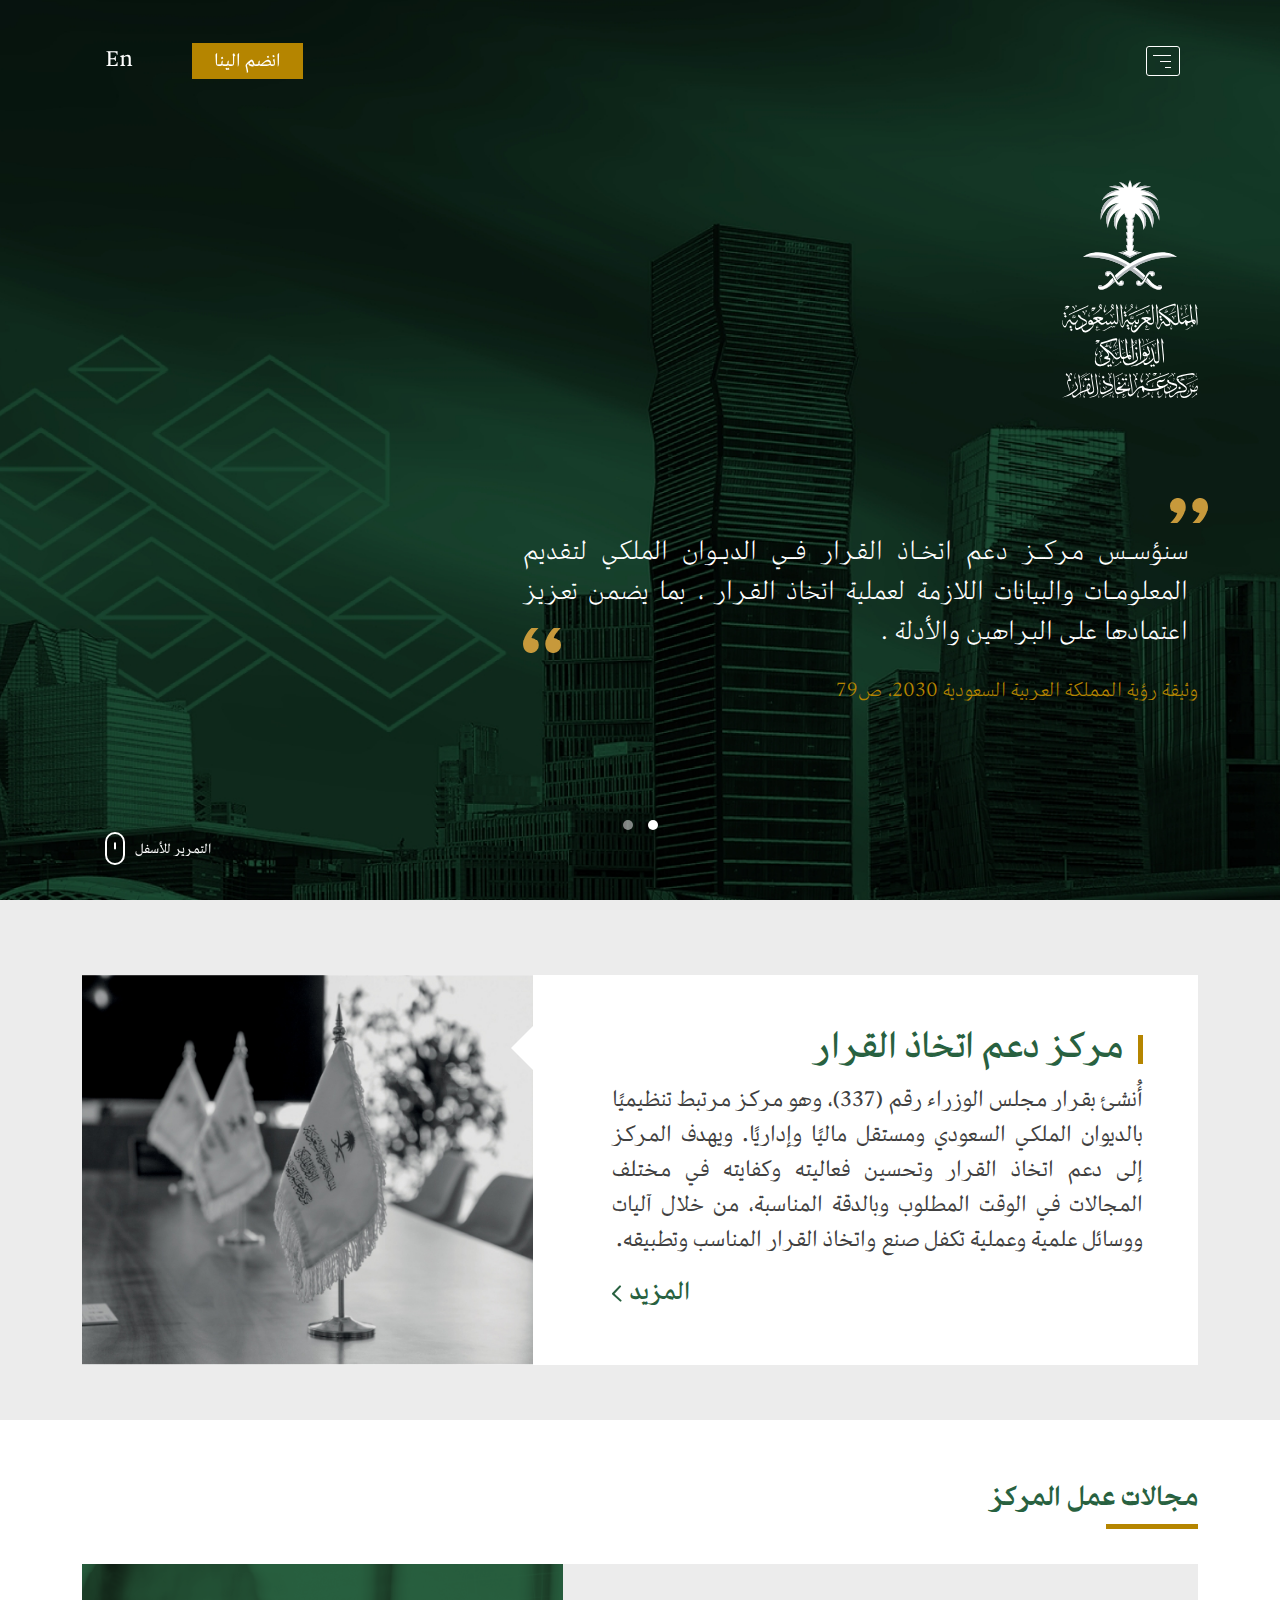
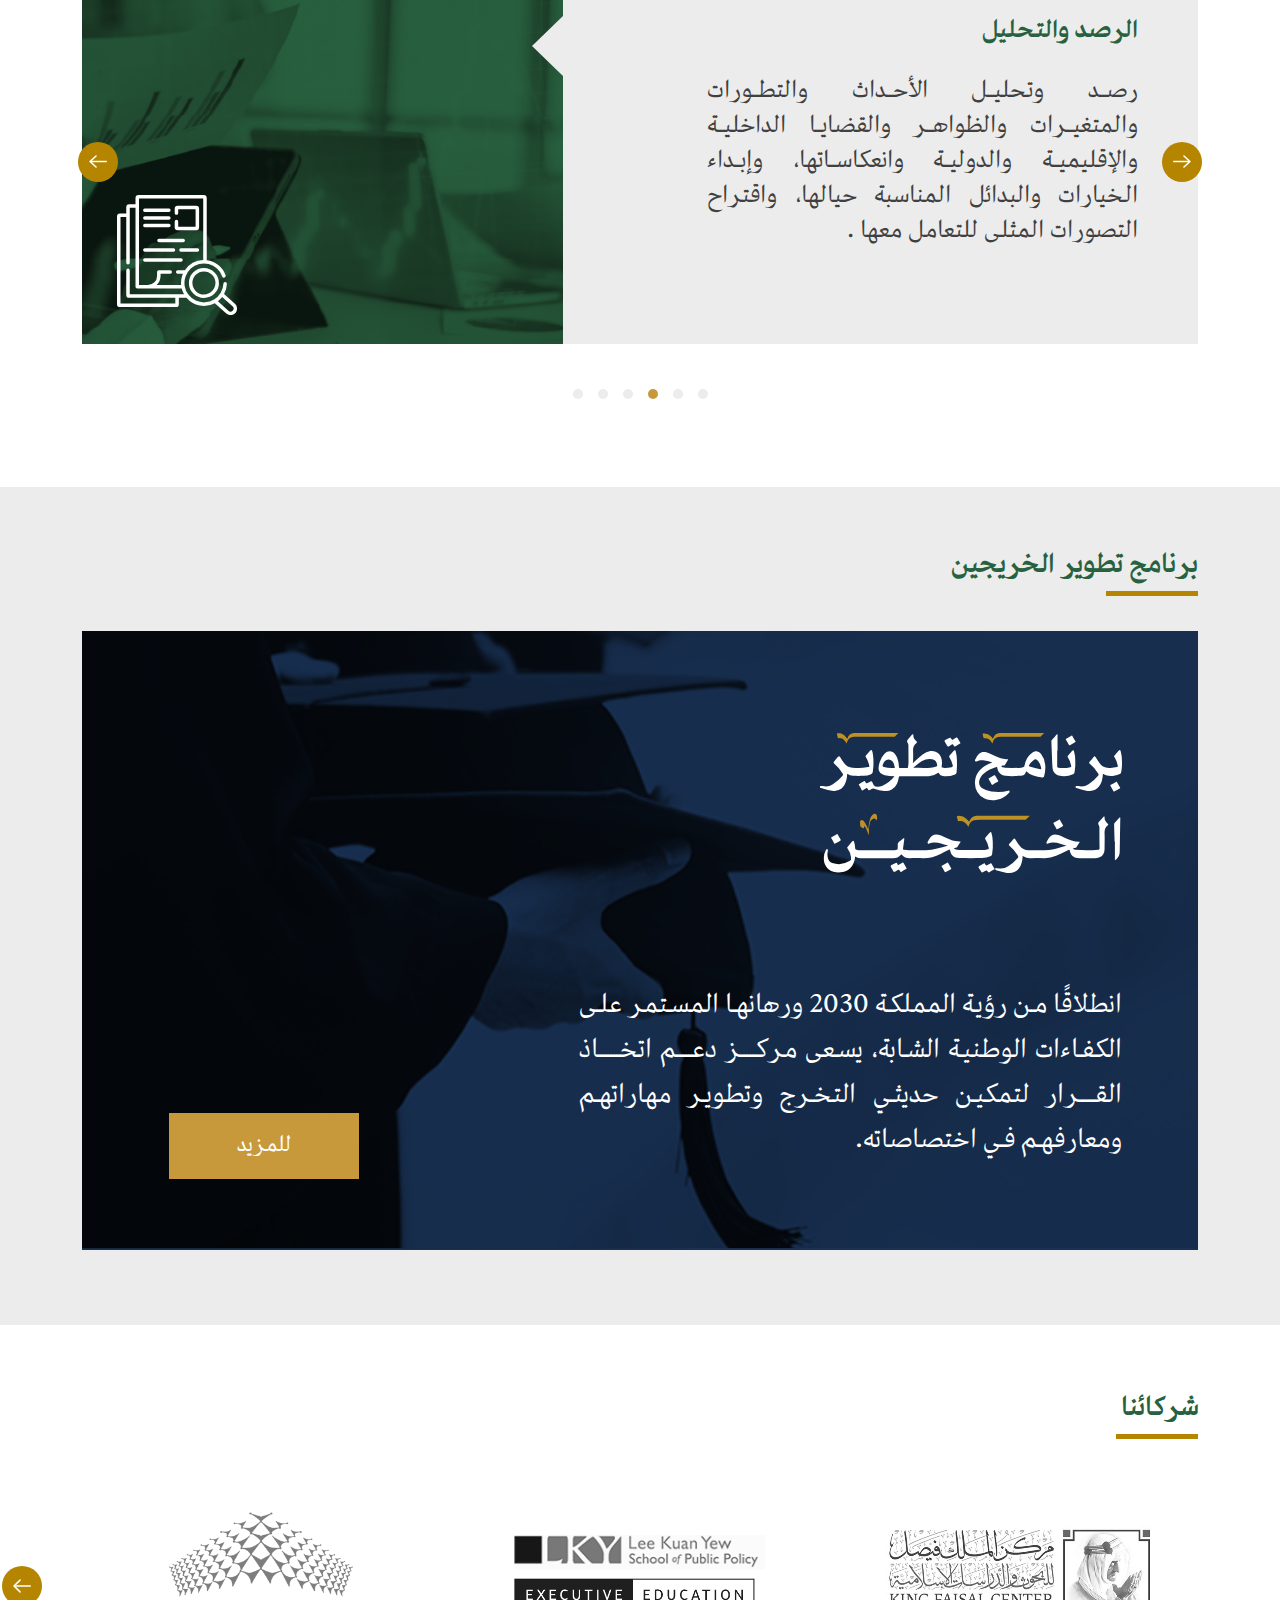
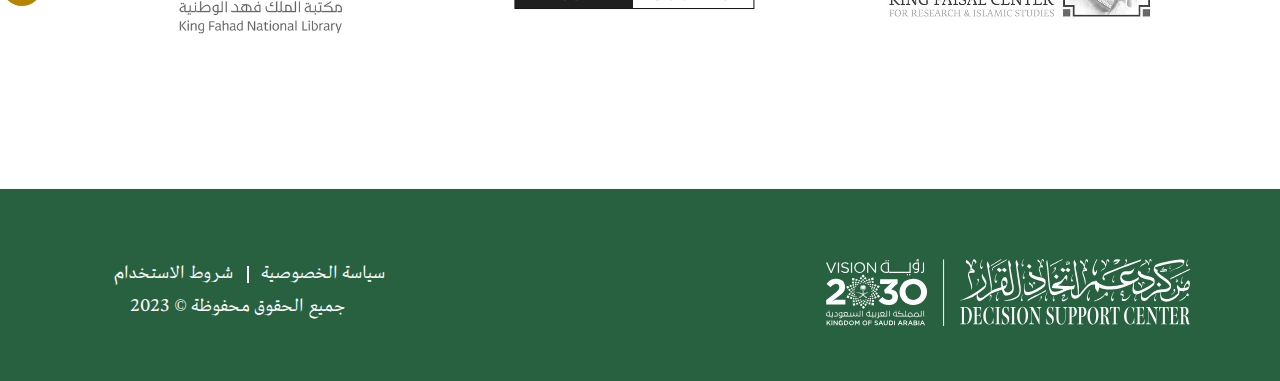
==== commit a0ad601b: "responsive" ====
--- a/ar/index.html
+++ b/ar/index.html
@@ -119,6 +119,7 @@
                 <div class="row">
                   <div class="col-12">
                     <div class="img-box">
+                      <a href="#" class="stretched-link"></a>
                       <img src="../assets/images/shared/Logo1.svg" alt="">
                     </div>
                   </div>
@@ -149,6 +150,7 @@
                 <div class="row">
                   <div class="col-12">
                     <div class="img-box">
+                      <a href="#" class="stretched-link"></a>
                       <img src="../assets/images/shared/Logo1.svg" alt="">
                     </div>
                   </div>
@@ -208,7 +210,7 @@
                 </a>
               </div>
             </div>
-            <div class="col-md-5">
+            <div class="col-lg-5">
               <div class="patternImg" >
                 <img src="../assets/images/home/about-sec-img.jpg" alt="">
               </div>
--- a/assets/css/styleRTL.css
+++ b/assets/css/styleRTL.css
@@ -204,6 +204,7 @@
 
 .homeBanner {
   width: 100%;
+  height: 100vh;
   padding-bottom: 0px;
   position: relative;
 }
@@ -239,10 +240,20 @@
 .homeBanner .owl-carousel-banner .banner-item .bg-box img {
   width: 100%;
   height: 100%;
+  -o-object-fit: cover;
+     object-fit: cover;
 }
 
 .homeBanner .owl-carousel-banner .banner-item .img-box {
   margin-bottom: 150px;
+  position: relative;
+  width: 136px;
+  height: 218px;
+}
+
+.homeBanner .owl-carousel-banner .banner-item .img-box img {
+  width: 100%;
+  height: 100%;
 }
 
 .homeBanner .owl-carousel-banner .banner-item .bannerBox {
@@ -505,7 +516,7 @@
   -webkit-box-pack: start;
       -ms-flex-pack: start;
           justify-content: flex-start;
-  height: 100%;
+  height: 380px;
 }
 
 .fields .fields-item .field-box .content-box h3 {
@@ -526,6 +537,7 @@
 .fields .fields-item .field-box .img-box {
   position: relative;
   margin-right: 65px;
+  height: 100%;
 }
 
 .fields .fields-item .field-box .img-box .img-bg {
@@ -1007,7 +1019,541 @@
   margin-right: 59px;
 }
 
-@media (min-width: 1300px) {
+.innerBanner .breadcrumb-banner {
+  height: 100vh;
+  position: relative;
+  padding-top: 180px;
+}
+
+.innerBanner .breadcrumb-banner .bg-box {
+  position: absolute;
+  width: 100%;
+  height: 100%;
+  top: 0;
+  right: 0;
+  z-index: -2;
+}
+
+.innerBanner .breadcrumb-banner .bg-box::before {
+  content: "";
+  position: absolute;
+  width: 100%;
+  height: 100%;
+  top: 0;
+  right: 0;
+  background-color: #072C1A;
+  opacity: .95;
+  mix-blend-mode: multiply;
+  display: none;
+}
+
+.innerBanner .breadcrumb-banner .bg-box img {
+  width: 100%;
+  height: 100%;
+  -o-object-fit: cover;
+     object-fit: cover;
+}
+
+.innerBanner .breadcrumb-banner .img-box {
+  margin-bottom: 150px;
+  position: relative;
+  width: 136px;
+  height: 218px;
+}
+
+.innerBanner .breadcrumb-banner .img-box img {
+  width: 100%;
+  height: 100%;
+}
+
+.innerBanner .breadcrumb-banner .breadcrumb {
+  margin: 0;
+  padding: 0;
+}
+
+.innerBanner .breadcrumb-banner .breadcrumb li {
+  margin: 0;
+  padding: 0;
+}
+
+.innerBanner .breadcrumb-banner .breadcrumb li a {
+  display: inline;
+  color: #fff;
+  font-size: 15px;
+  font-family: "DSC-Medium";
+  position: relative;
+  padding-left: 32px;
+}
+
+.innerBanner .breadcrumb-banner .breadcrumb li a::before {
+  content: "";
+  position: absolute;
+  width: 20px;
+  height: 20px;
+  left: 6px;
+  top: 4px;
+  background: transparent url(../images/shared/breadcrumb-arrow.svg) no-repeat;
+}
+
+.innerBanner .breadcrumb-banner .breadcrumb li span {
+  display: inline;
+  color: #fff;
+  font-size: 15px;
+  font-family: "DSC-Medium";
+  position: relative;
+}
+
+.innerBanner .breadcrumb-banner h2 {
+  font-size: 2.8125rem;
+  font-family: "DSC-bold";
+  color: #fff;
+  margin-top: 55px;
+}
+
+.about-details {
+  background-color: #ECEBEB;
+  margin-top: 75px;
+  margin-bottom: 75px;
+}
+
+.about-details .content-box {
+  padding-right: 100px;
+  padding-left: 90px;
+  padding-top: 50px;
+  padding-bottom: 50px;
+  display: -webkit-box;
+  display: -ms-flexbox;
+  display: flex;
+  -webkit-box-align: center;
+      -ms-flex-align: center;
+          align-items: center;
+  -webkit-box-pack: center;
+      -ms-flex-pack: center;
+          justify-content: center;
+  height: 100%;
+}
+
+.about-details .content-box p {
+  color: #404040;
+  font-size: 1.5rem;
+  line-height: 46px;
+  text-align: justify;
+  letter-spacing: .5px;
+  margin-bottom: 0;
+}
+
+.about-details .img-box {
+  position: relative;
+  margin-right: 47px;
+}
+
+.about-details .img-box img {
+  width: 100%;
+  height: 100%;
+  -o-object-fit: cover;
+     object-fit: cover;
+}
+
+.about-details .img-box::before {
+  content: "";
+  position: absolute;
+  background-image: url(../images/shared/about-det-shape.svg);
+  background-size: contain;
+  width: 31px;
+  height: 59px;
+  right: -3px;
+  top: 51px;
+}
+
+.vision-mission {
+  margin-bottom: 95px;
+}
+
+.vision-mission .card {
+  border: none;
+  padding-bottom: 13px;
+  border-bottom: 2px solid;
+  border-radius: 0;
+}
+
+.vision-mission .card .img-box {
+  width: 100%;
+  height: 299px;
+  position: relative;
+}
+
+.vision-mission .card .img-box > img {
+  width: 100%;
+  height: 100%;
+}
+
+.vision-mission .card .img-box .overlay {
+  position: absolute;
+  width: 148px;
+  height: 100%;
+  right: 40px;
+  top: 0;
+  mix-blend-mode: multiply;
+}
+
+.vision-mission .card .img-box .layer {
+  position: absolute;
+  width: 148px;
+  height: 100%;
+  right: 40px;
+  top: 0;
+  display: -webkit-box;
+  display: -ms-flexbox;
+  display: flex;
+  -webkit-box-orient: vertical;
+  -webkit-box-direction: normal;
+      -ms-flex-direction: column;
+          flex-direction: column;
+  -webkit-box-align: center;
+      -ms-flex-align: center;
+          align-items: center;
+  -ms-flex-pack: distribute;
+      justify-content: space-around;
+  z-index: 2;
+}
+
+.vision-mission .card .img-box .layer .icon-box {
+  position: relative;
+  width: 100%;
+  display: -webkit-box;
+  display: -ms-flexbox;
+  display: flex;
+  -webkit-box-align: center;
+      -ms-flex-align: center;
+          align-items: center;
+  -webkit-box-pack: center;
+      -ms-flex-pack: center;
+          justify-content: center;
+}
+
+.vision-mission .card .img-box .layer .icon-box::before {
+  content: "";
+  position: absolute;
+  width: 2px;
+  height: 40px;
+  right: -1px;
+  top: 50%;
+  -webkit-transform: translateY(-50%);
+          transform: translateY(-50%);
+}
+
+.vision-mission .card .img-box .layer h4 {
+  font-size: 2.1875rem;
+  font-weight: 400;
+  color: #fff;
+  text-align: justify;
+}
+
+.vision-mission .card .content-box {
+  background-color: #ECEBEB;
+  padding: 35px 40px;
+  display: -webkit-box;
+  display: -ms-flexbox;
+  display: flex;
+  -webkit-box-align: center;
+      -ms-flex-align: center;
+          align-items: center;
+  height: 238px;
+}
+
+.vision-mission .card .content-box p {
+  text-align: justify;
+  font-size: 1.5625rem;
+  color: #404040;
+  line-height: 42px;
+  margin-bottom: 0;
+  letter-spacing: .5px;
+}
+
+.vision-mission .card.vision {
+  border-bottom-color: #286140;
+}
+
+.vision-mission .card.vision .img-box .overlay {
+  background-color: #286140;
+}
+
+.vision-mission .card.vision .img-box .layer .icon-box::before {
+  background-color: #b58500;
+}
+
+.vision-mission .card.mission {
+  border-bottom-color: #b58500;
+}
+
+.vision-mission .card.mission .img-box .overlay {
+  background-color: #b58500;
+}
+
+.vision-mission .card.mission .img-box .layer .icon-box::before {
+  background-color: #286140;
+}
+
+.values {
+  margin-top: 95px;
+  margin-bottom: 75px;
+}
+
+.values .home-header {
+  margin-bottom: 76px;
+}
+
+.values .values-list {
+  display: -webkit-box;
+  display: -ms-flexbox;
+  display: flex;
+  -webkit-box-orient: horizontal;
+  -webkit-box-direction: normal;
+      -ms-flex-direction: row;
+          flex-direction: row;
+  -webkit-box-align: center;
+      -ms-flex-align: center;
+          align-items: center;
+  -webkit-box-pack: justify;
+      -ms-flex-pack: justify;
+          justify-content: space-between;
+  -ms-flex-wrap: wrap;
+      flex-wrap: wrap;
+}
+
+.values .values-list .value-item {
+  width: 225px;
+  height: 280px;
+  position: relative;
+}
+
+.values .values-list .value-item .img-box {
+  width: 225px;
+  height: 225px;
+}
+
+.values .values-list .value-item .img-box img {
+  width: 100%;
+  height: 100%;
+}
+
+.values .values-list .value-item .content-box {
+  padding: 15px 10px 0;
+  text-align: center;
+}
+
+.values .values-list .value-item .content-box h4 {
+  padding: 0;
+  margin: 0;
+  font-size: 1.25rem;
+  font-family: "DSC-Medium";
+  line-height: 37px;
+}
+
+.values .values-list .value-item .content-box h4.color1 {
+  color: #7A203A;
+}
+
+.values .values-list .value-item .content-box h4.color2 {
+  color: #286140;
+}
+
+.values .values-list .value-item .content-box h4.color3 {
+  color: #70645B;
+}
+
+.values .values-list .value-item .content-box h4.color4 {
+  color: #b58500;
+}
+
+.partners-about {
+  padding-top: 20px;
+  padding-bottom: 20px;
+}
+
+.partners-about .home-header {
+  margin-bottom: 60px;
+}
+
+.partners-about .home-header::before {
+  width: 92px;
+}
+
+.partners-about .partners-list {
+  display: -webkit-box;
+  display: -ms-flexbox;
+  display: flex;
+  -webkit-box-orient: horizontal;
+  -webkit-box-direction: normal;
+      -ms-flex-direction: row;
+          flex-direction: row;
+  -webkit-box-pack: justify;
+      -ms-flex-pack: justify;
+          justify-content: space-between;
+  -ms-flex-wrap: wrap;
+      flex-wrap: wrap;
+}
+
+.partners-about .partners-list .partner-item {
+  -webkit-box-flex: 0;
+      -ms-flex: 0 0 auto;
+          flex: 0 0 auto;
+  width: 20%;
+  padding: 0 20px;
+  margin-bottom: 10px;
+}
+
+.partners-about .partners-list .partner-item .partBox {
+  height: 178px;
+}
+
+.partners-about .partners-list .partner-item .partBox .partImg {
+  height: 127px;
+  margin-bottom: 5px;
+}
+
+.partners-about .partners-list .partner-item .partBox .hedinBt {
+  line-height: 24px;
+  margin-bottom: 0;
+}
+
+.partners-about .partners-list .partner-item .partBox:hover .hedinBt {
+  height: calc(25px * 2);
+}
+
+.cont-grey-card {
+  background-color: #E6E6E5;
+}
+
+.privacy {
+  padding-top: 90px;
+  padding-bottom: 150px;
+}
+
+.privacy .cont-grey-card {
+  padding: 86px 115px 120px;
+}
+
+.privacy .cont-grey-card p {
+  font-size: 1.5rem;
+  line-height: 46px;
+  font-family: "DSC-light";
+  color: #404040;
+  margin-bottom: 40px;
+  text-align: justify;
+}
+
+.privacy .cont-grey-card p:last-child {
+  margin-bottom: 0;
+}
+
+.use-terms {
+  padding-top: 90px;
+  padding-bottom: 100px;
+}
+
+.accordion .accordion-item {
+  margin-bottom: 30px;
+  border: none;
+  border-radius: 0;
+}
+
+.accordion .accordion-item .accordion-header .accordion-button {
+  padding: 38px 115px;
+  background-color: #E6E6E5;
+  border-radius: 0;
+  font-size: 1.875rem;
+  font-family: 'DSC-Medium';
+  color: #286140;
+  border: 0;
+  -webkit-box-shadow: none;
+          box-shadow: none;
+  text-align: start;
+}
+
+.accordion .accordion-item .accordion-header .accordion-button::after {
+  width: 36px;
+  height: 36px;
+  background-image: url(../images/shared/plus.svg);
+  background-size: contain;
+  background-repeat: no-repeat;
+  position: absolute;
+  left: 60px;
+  top: 50%;
+  -webkit-transform: translateY(-50%);
+          transform: translateY(-50%);
+  -webkit-transition: 350ms;
+  transition: 350ms;
+}
+
+.accordion .accordion-item .accordion-header .accordion-button:not(.collapsed)::after {
+  -webkit-transform: translateY(-50%) rotate(135deg);
+          transform: translateY(-50%) rotate(135deg);
+}
+
+.accordion .accordion-item .accordion-collapse .accordion-body {
+  background-color: #E6E6E5;
+  padding: 15px 115px;
+  padding-bottom: 75px;
+}
+
+.accordion .accordion-item .accordion-collapse .accordion-body h4 {
+  color: #404040;
+  font-family: "DSC-Medium";
+  font-size: 1.375rem;
+  line-height: 40px;
+  text-align: justify;
+  margin-bottom: 15px;
+  font-weight: 500;
+}
+
+.accordion .accordion-item .accordion-collapse .accordion-body p {
+  color: #404040;
+  font-size: 1.375rem;
+  line-height: 40px;
+  letter-spacing: .5px;
+  text-align: justify;
+  margin-bottom: 10px;
+}
+
+.accordion .accordion-item .accordion-collapse .accordion-body p:last-child {
+  margin-bottom: 0;
+}
+
+.accordion .accordion-item .accordion-collapse .accordion-body ul {
+  padding-right: 70px;
+  padding-left: 0px;
+}
+
+.accordion .accordion-item .accordion-collapse .accordion-body ul li {
+  color: #404040;
+  font-size: 1.375rem;
+  line-height: 40px;
+  letter-spacing: .5px;
+  text-align: justify;
+  margin-bottom: 10px;
+}
+
+.accordion .accordion-item .accordion-collapse .accordion-body ul.numbers {
+  list-style: decimal;
+}
+
+.accordion .accordion-item .accordion-collapse .accordion-body ul.no-numbers {
+  position: relative;
+}
+
+.accordion .accordion-item .accordion-collapse .accordion-body ul.no-numbers li {
+  position: relative;
+}
+
+.accordion .accordion-item .accordion-collapse .accordion-body ul.no-numbers li::before {
+  content: "-";
+  position: absolute;
+  right: -20px;
+  top: 0;
+}
+
+@media (min-width: 1650px) {
   .container {
     max-width: 1560px;
   }
@@ -1027,4 +1573,547 @@
     right: -25px;
   }
 }
+
+@media (max-width: 1650.98px) {
+  .fields .fields-item .field-box .content-box {
+    padding-top: 50px;
+    padding-bottom: 45px;
+  }
+  .fields .fields-item .field-box .content-box h3 {
+    font-size: 1.375rem;
+    line-height: 35px;
+  }
+  .fields .fields-item .field-box .content-box p {
+    font-size: 1.375rem;
+    line-height: 35px;
+  }
+}
+
+@media (max-width: 1440.98px) {
+  .homeBanner .owl-carousel-banner .banner-item .img-box {
+    margin-bottom: 100px;
+  }
+  .homeBanner .owl-carousel-banner .banner-item .bannerBox p {
+    font-size: 1.5rem;
+    line-height: 40px;
+  }
+  .aboutCenter .aboutTxt .title {
+    font-size: 2rem;
+  }
+  .aboutCenter .aboutTxt .title::before {
+    top: 5px;
+    height: 29px;
+  }
+  .aboutCenter .aboutTxt p {
+    font-size: 1.25rem;
+    line-height: 35px;
+  }
+  .aboutCenter .aboutTxt .mainBtn {
+    font-size: 1.375rem;
+  }
+  .tatwer-elkharegeen .more-btn {
+    width: 190px;
+  }
+  .tatwer-elkharegeen .tatwer-main .content-box p {
+    font-size: 1.5rem;
+  }
+}
+
+@media (max-width: 1199.98px) {
+  .aboutCenter .aboutTxt .mainBtn {
+    font-size: 1.125rem;
+  }
+  .fields .owl-theme .owl-prev {
+    right: 20px;
+  }
+  .fields .owl-theme .owl-next {
+    left: 20px;
+  }
+  .fields .fields-item .field-box .img-box {
+    margin-right: 0;
+  }
+  .tatwer-elkharegeen .tatwer-main .content-box .img-box {
+    margin-bottom: 75px;
+  }
+  .tatwer-elkharegeen .tatwer-main .content-box {
+    width: 500px;
+  }
+  body .owl-theme .owl-prev {
+    right: 0px;
+  }
+  body .owl-theme .owl-next {
+    left: 0px;
+  }
+  .tatwer-elkharegeen .more-btn {
+    width: 140px;
+    height: 50px;
+    font-size: 1.125rem;
+  }
+  .partners-about .partners-list {
+    -webkit-box-pack: start;
+        -ms-flex-pack: start;
+            justify-content: flex-start;
+  }
+  .partners-about .partners-list .partner-item {
+    width: 25%;
+  }
+  .partners-about .partners-list .partner-item .partBox .partImg {
+    height: 92px;
+  }
+  .accordion .accordion-item .accordion-header .accordion-button {
+    padding: 35px 65px;
+    padding-left: 100px;
+    font-size: 1.5rem;
+  }
+  .accordion .accordion-item .accordion-collapse .accordion-body {
+    padding: 15px 65px;
+  }
+  .accordion .accordion-item .accordion-collapse .accordion-body p,
+  .accordion .accordion-item .accordion-collapse .accordion-body ul li,
+  .accordion .accordion-item .accordion-collapse .accordion-body h4 {
+    font-size: 1.25rem;
+    line-height: 35px;
+  }
+}
+
+@media (max-width: 991.98px) {
+  .aboutCenter .patternImg::before {
+    right: 50px;
+    top: -11px;
+    -webkit-transform: rotate(-90deg);
+            transform: rotate(-90deg);
+    background-repeat: no-repeat;
+  }
+  .fields .fields-item .field-box .content-box {
+    height: 285px;
+  }
+  .fields .fields-item .field-box .img-box::before {
+    right: 50px;
+    top: -15px;
+    -webkit-transform: rotate(-90deg);
+            transform: rotate(-90deg);
+    background-repeat: no-repeat;
+  }
+  .tatwer-elkharegeen .tatwer-main {
+    -webkit-box-orient: vertical;
+    -webkit-box-direction: normal;
+        -ms-flex-direction: column;
+            flex-direction: column;
+  }
+  .tatwer-elkharegeen .tatwer-main .content-box {
+    width: auto;
+    margin-bottom: 20px;
+  }
+  footer .img-box {
+    max-width: 250px;
+  }
+  .partners-about .partners-list .partner-item {
+    width: 33%;
+  }
+  .privacy .cont-grey-card {
+    padding: 50px;
+  }
+  .privacy .cont-grey-card p {
+    font-size: 1.25rem;
+    line-height: 35px;
+    margin-bottom: 25px;
+  }
+  .accordion .accordion-item .accordion-header .accordion-button::after {
+    width: 25px;
+    height: 25px;
+    left: 45px;
+  }
+  .accordion .accordion-item .accordion-header .accordion-button {
+    padding-left: 70px;
+  }
+}
+
+@media (max-width: 767.98px) {
+  .homeBanner .owl-carousel-banner .banner-item .img-box {
+    margin-bottom: 60px;
+    height: 150px;
+  }
+  .homeBanner .owl-carousel-banner .banner-item .bannerBox p::before {
+    width: 30px;
+    height: 20px;
+    background-size: contain;
+    background-repeat: no-repeat;
+    right: 0;
+  }
+  .homeBanner .owl-carousel-banner .banner-item .bannerBox p::after {
+    width: 30px;
+    height: 20px;
+    background-size: contain;
+    background-repeat: no-repeat;
+  }
+  .homeBanner .owl-carousel-banner .banner-item .bannerBox p {
+    font-size: 1.25rem;
+    line-height: 33px;
+    padding-top: 24px;
+    letter-spacing: 0;
+  }
+  .homeBanner .scroll-down {
+    left: 20px;
+  }
+  .homeBanner .owl-carousel-banner .owl-dots {
+    bottom: 75px;
+  }
+  .main-topnav .bgTopNav .topNav {
+    padding-top: 30px;
+    padding-bottom: 20px;
+    padding-right: 25px;
+    padding-left: 25px;
+  }
+  .main-topnav .bgTopNav .topNav .changeLang {
+    font-size: 16px;
+    margin-right: 15px;
+  }
+  .main-topnav .bgTopNav .topNav .joinBtn {
+    font-size: 14px;
+  }
+  .main-topnav.fixedTop .bgTopNav .topNav .a-logo {
+    margin-right: 15px;
+    max-width: 125px;
+  }
+  .main-topnav .bannerBg {
+    width: 100%;
+    -webkit-transform: translateX(100%);
+            transform: translateX(100%);
+  }
+  .main-topnav .bannerBg .customMenu {
+    padding-top: 150px;
+    padding-right: 35px;
+    padding-left: 35px;
+  }
+  .main-topnav .bannerBg .customMenu .navigations {
+    padding-right: 20px;
+  }
+  .main-topnav.fixedTop .bgTopNav .topNav .slide-nav:hover .menu-label {
+    display: none;
+  }
+  .aboutCenter {
+    padding-top: 40px;
+    padding-bottom: 40px;
+  }
+  .aboutCenter .aboutTxt {
+    padding: 30px;
+  }
+  .aboutCenter .aboutTxt .title {
+    font-size: 1.25rem;
+  }
+  .aboutCenter .aboutTxt .title::before {
+    top: 2px;
+    height: 20px;
+  }
+  .aboutCenter .aboutTxt p {
+    font-size: 1rem;
+    line-height: 30px;
+    letter-spacing: 0;
+  }
+  .aboutCenter .aboutTxt .mainBtn {
+    font-size: 1rem;
+    margin-top: 15px;
+  }
+  .aboutCenter .aboutTxt .mainBtn img {
+    max-height: 13px;
+  }
+  .tatwer-elkharegeen {
+    padding-top: 40px;
+    padding-bottom: 40px;
+  }
+  .tatwer-elkharegeen .tatwer-main {
+    padding-top: 65px;
+    padding-right: 30px;
+    padding-left: 30px;
+    padding-bottom: 60px;
+  }
+  .tatwer-elkharegeen .tatwer-main .content-box .img-box {
+    margin-bottom: 55px;
+    max-width: 200px;
+  }
+  .tatwer-elkharegeen .tatwer-main .content-box p {
+    font-size: 1rem;
+    line-height: 30px;
+    letter-spacing: 0;
+    margin-bottom: 0;
+  }
+  .tatwer-elkharegeen .more-btn {
+    width: 110px;
+    height: 40px;
+    font-size: 1rem;
+  }
+  .home-header {
+    font-size: 1.25rem;
+  }
+  .partners {
+    padding-top: 20px;
+    padding-bottom: 40px;
+  }
+  .partners .partBox .partImg {
+    height: 90px;
+  }
+  .partners .partBox:hover .hedinBt {
+    height: 40px;
+  }
+  .partners .partBox .hedinBt {
+    font-size: 0.875rem;
+    line-height: 20px;
+  }
+  .partners .owl-theme .owl-nav [class*="owl-"] {
+    position: relative;
+    top: 15px;
+  }
+  .partners .partBox {
+    height: 165px;
+  }
+  .fields {
+    padding-top: 40px;
+    padding-bottom: 40px;
+  }
+  .fields .owl-theme .owl-nav {
+    margin-top: 25px;
+  }
+  .fields .owl-theme .owl-nav [class*="owl-"] {
+    position: relative;
+    top: 15px;
+  }
+  .fields .owl-theme .owl-next {
+    left: 0;
+  }
+  .fields .owl-theme .owl-prev {
+    right: 0;
+  }
+  .fields .owl-theme .owl-dots {
+    margin-top: 10px;
+  }
+  .fields .fields-item .field-box .content-box p {
+    font-size: 1rem;
+    line-height: 30px;
+    letter-spacing: 0;
+  }
+  .fields .fields-item .field-box .content-box h3 {
+    font-size: 1.25rem;
+    line-height: 30px;
+    margin-bottom: 15px;
+  }
+  .fields .fields-item .field-box .content-box {
+    padding-top: 30px;
+    padding-bottom: 30px;
+    padding-right: 35px;
+    padding-left: 35px;
+  }
+  .fields .fields-item .field-box .img-box .img-icon img {
+    width: 100%;
+    height: 100%;
+    -o-object-fit: contain;
+       object-fit: contain;
+  }
+  .fields .fields-item .field-box .img-box .img-icon {
+    width: 90px;
+    height: 70px;
+  }
+  .fields .fields-item .field-box .img-box::before {
+    width: 20px;
+    height: 45px;
+    background-size: contain;
+  }
+  footer {
+    padding: 45px 25px 40px;
+    -webkit-box-orient: vertical;
+    -webkit-box-direction: normal;
+        -ms-flex-direction: column;
+            flex-direction: column;
+  }
+  footer .img-box {
+    margin-bottom: 25px;
+  }
+  .innerBanner .breadcrumb-banner .img-box {
+    margin-bottom: 60px;
+    height: 150px;
+  }
+  .innerBanner .breadcrumb-banner h2 {
+    font-size: 2rem;
+  }
+  .about-details .content-box p {
+    font-size: 1rem;
+    line-height: 30px;
+  }
+  .about-details .content-box {
+    padding-right: 45px;
+    padding-left: 45px;
+    padding-top: 35px;
+    padding-bottom: 35px;
+  }
+  .about-details .img-box {
+    margin: 0;
+  }
+  .about-details .img-box::before {
+    width: 30px;
+    height: 40px;
+    right: 40px;
+    top: -16px;
+    -webkit-transform: rotate(-90deg);
+            transform: rotate(-90deg);
+    background-repeat: no-repeat;
+    background-size: contain;
+  }
+  .vision-mission .card .content-box {
+    height: auto;
+    padding: 25px 30px;
+  }
+  .vision-mission .card .img-box .layer h4 {
+    font-size: 1.75rem;
+  }
+  .vision-mission .card .content-box p {
+    font-size: 1rem;
+    line-height: 30px;
+    letter-spacing: 0;
+  }
+  .values {
+    margin-top: 45px;
+    margin-bottom: 20px;
+  }
+  .partners-about .home-header {
+    margin-bottom: 30px;
+  }
+  .partners-about .partners-list .partner-item {
+    width: 50%;
+  }
+  .partners-about .partners-list .partner-item .partBox .partImg {
+    height: 105px;
+  }
+  .partners-about .partners-list .partner-item .partBox .hedinBt {
+    font-size: .75rem;
+    line-height: 17px;
+  }
+  .partners-about .partners-list .partner-item .partBox:hover .hedinBt {
+    height: calc(18px * 2);
+  }
+  .values .values-list .value-item {
+    width: 150px;
+    height: 210px;
+    -webkit-box-flex: 0;
+        -ms-flex: 0 0 50%;
+            flex: 0 0 50%;
+    display: -webkit-box;
+    display: -ms-flexbox;
+    display: flex;
+    -webkit-box-orient: vertical;
+    -webkit-box-direction: normal;
+        -ms-flex-direction: column;
+            flex-direction: column;
+    -webkit-box-align: center;
+        -ms-flex-align: center;
+            align-items: center;
+    -webkit-box-pack: start;
+        -ms-flex-pack: start;
+            justify-content: start;
+    margin-bottom: 20px;
+  }
+  .values .values-list .value-item .img-box {
+    width: 150px;
+    height: 150px;
+  }
+  .values .values-list .value-item .content-box h4 {
+    font-size: 1rem;
+  }
+  .values .home-header {
+    margin-bottom: 35px;
+  }
+  .vision-mission {
+    margin-bottom: 50px;
+  }
+  .about-details {
+    margin-top: 45px;
+    margin-bottom: 45px;
+  }
+  .privacy .cont-grey-card {
+    padding: 40px 25px;
+  }
+  .privacy .cont-grey-card p {
+    font-size: 1rem;
+    line-height: 28px;
+    margin-bottom: 20px;
+  }
+  .privacy {
+    padding-top: 50px;
+    padding-bottom: 50px;
+  }
+  .use-terms {
+    padding-top: 40px;
+    padding-bottom: 50px;
+  }
+  .accordion .accordion-item {
+    margin-bottom: 15px;
+  }
+  .accordion .accordion-item .accordion-header .accordion-button {
+    padding: 20px;
+    padding-left: 35px;
+    font-size: 1rem;
+  }
+  .accordion .accordion-item .accordion-header .accordion-button::after {
+    left: 14px;
+    width: 20px;
+    height: 20px;
+  }
+  .accordion .accordion-item .accordion-collapse .accordion-body {
+    padding: 15px 30px;
+  }
+  .accordion .accordion-item .accordion-collapse .accordion-body p,
+  .accordion .accordion-item .accordion-collapse .accordion-body ul li,
+  .accordion .accordion-item .accordion-collapse .accordion-body h4 {
+    font-size: 0.875rem;
+    line-height: 25px;
+    letter-spacing: 0;
+  }
+  .accordion .accordion-item .accordion-collapse .accordion-body ul {
+    padding-right: 25px;
+  }
+}
+
+@media (max-width: 574.98px) {
+  .values .values-list .value-item {
+    width: 130px;
+    height: 185px;
+  }
+  .values .values-list .value-item .img-box {
+    width: 130px;
+    height: 130px;
+  }
+  .vision-mission .card .img-box .overlay {
+    width: 110px;
+  }
+  .vision-mission .card .img-box .layer {
+    width: 110px;
+  }
+  .vision-mission .card .img-box .layer .icon-box img {
+    max-width: 55px;
+  }
+  .vision-mission .card .img-box .layer h4 {
+    font-size: 1.25rem;
+  }
+  .vision-mission .card .img-box {
+    height: 225px;
+  }
+  .partners-about .partners-list .partner-item .partBox .partImg {
+    height: 130px;
+  }
+  .partners-about .partners-list .partner-item {
+    width: 100%;
+  }
+  .innerBanner .breadcrumb-banner h2 {
+    font-size: 1.5rem;
+    margin-top: 30px;
+  }
+  .innerBanner .breadcrumb-banner {
+    height: 70vh;
+    padding-top: 125px;
+  }
+  .innerBanner {
+    height: 70vh;
+  }
+  .innerBanner .breadcrumb-banner .breadcrumb li a {
+    font-size: 14px;
+  }
+}
 /*# sourceMappingURL=styleRTL.css.map */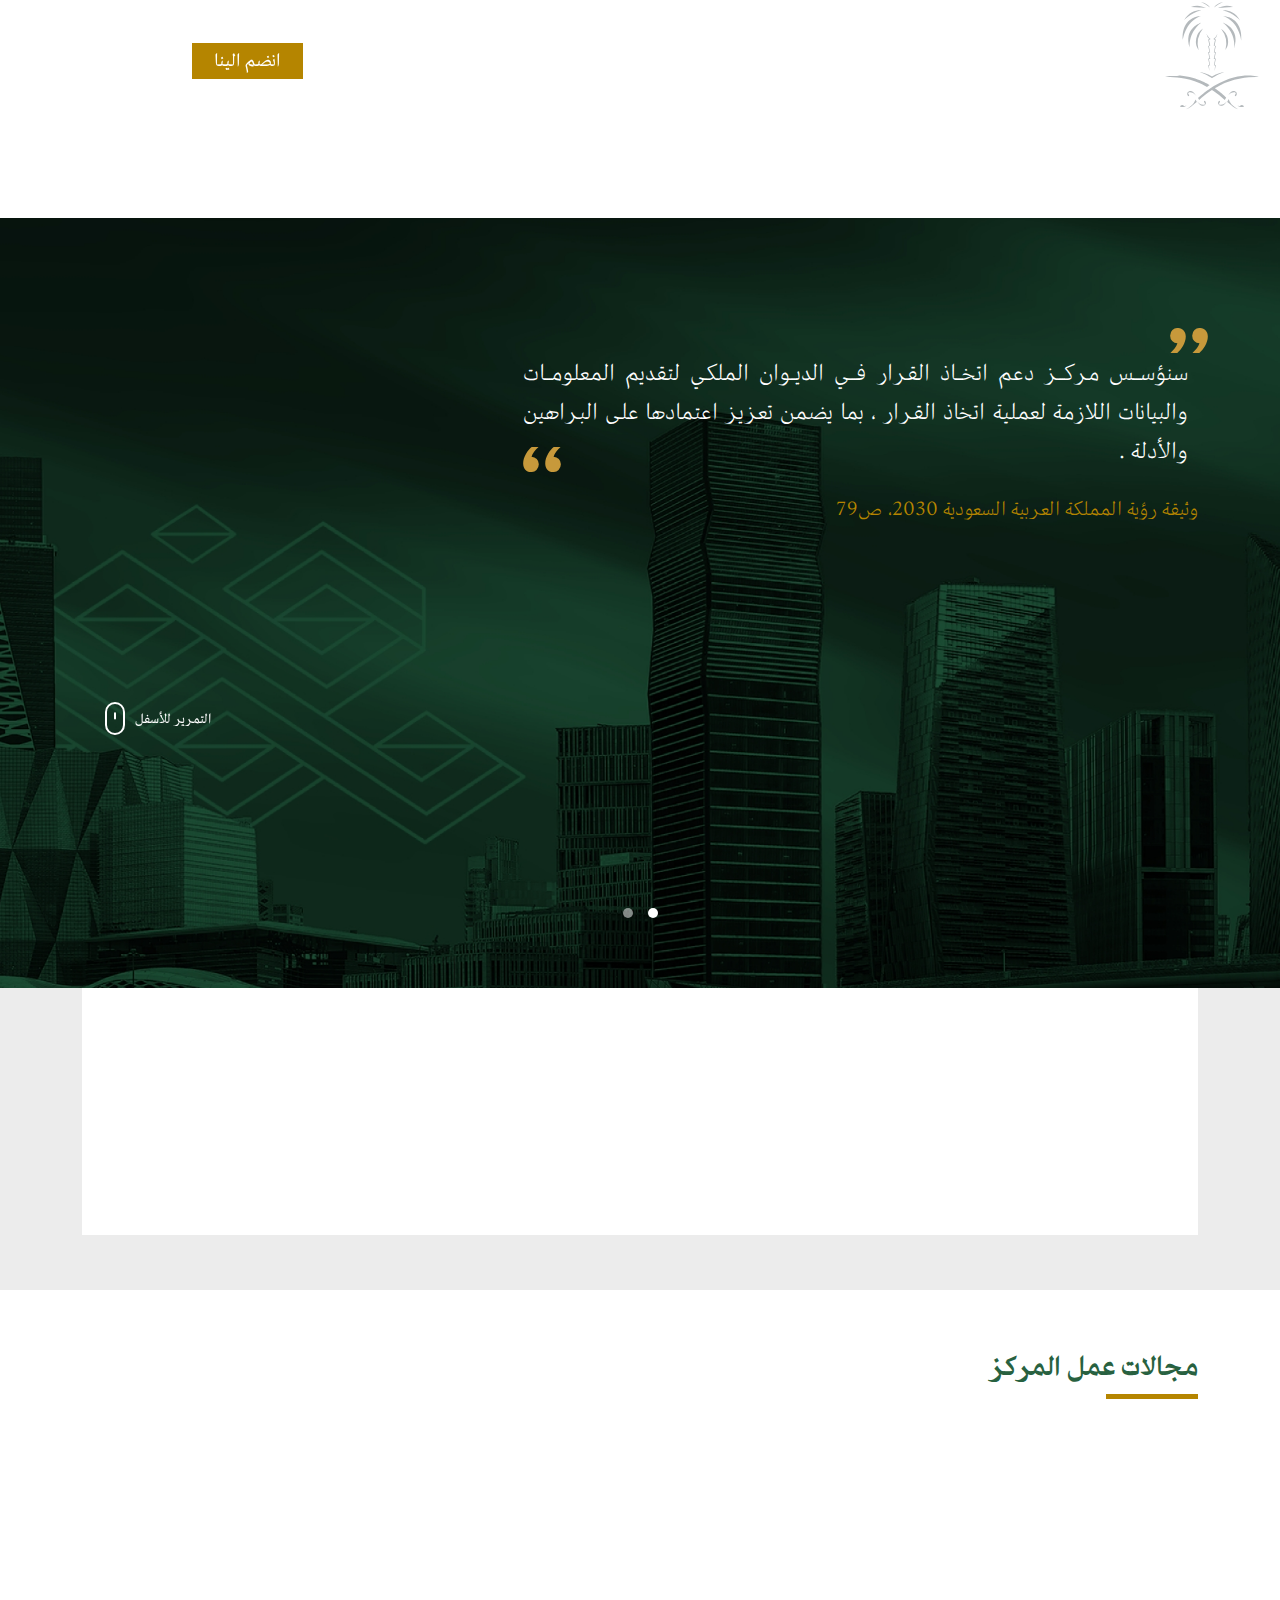
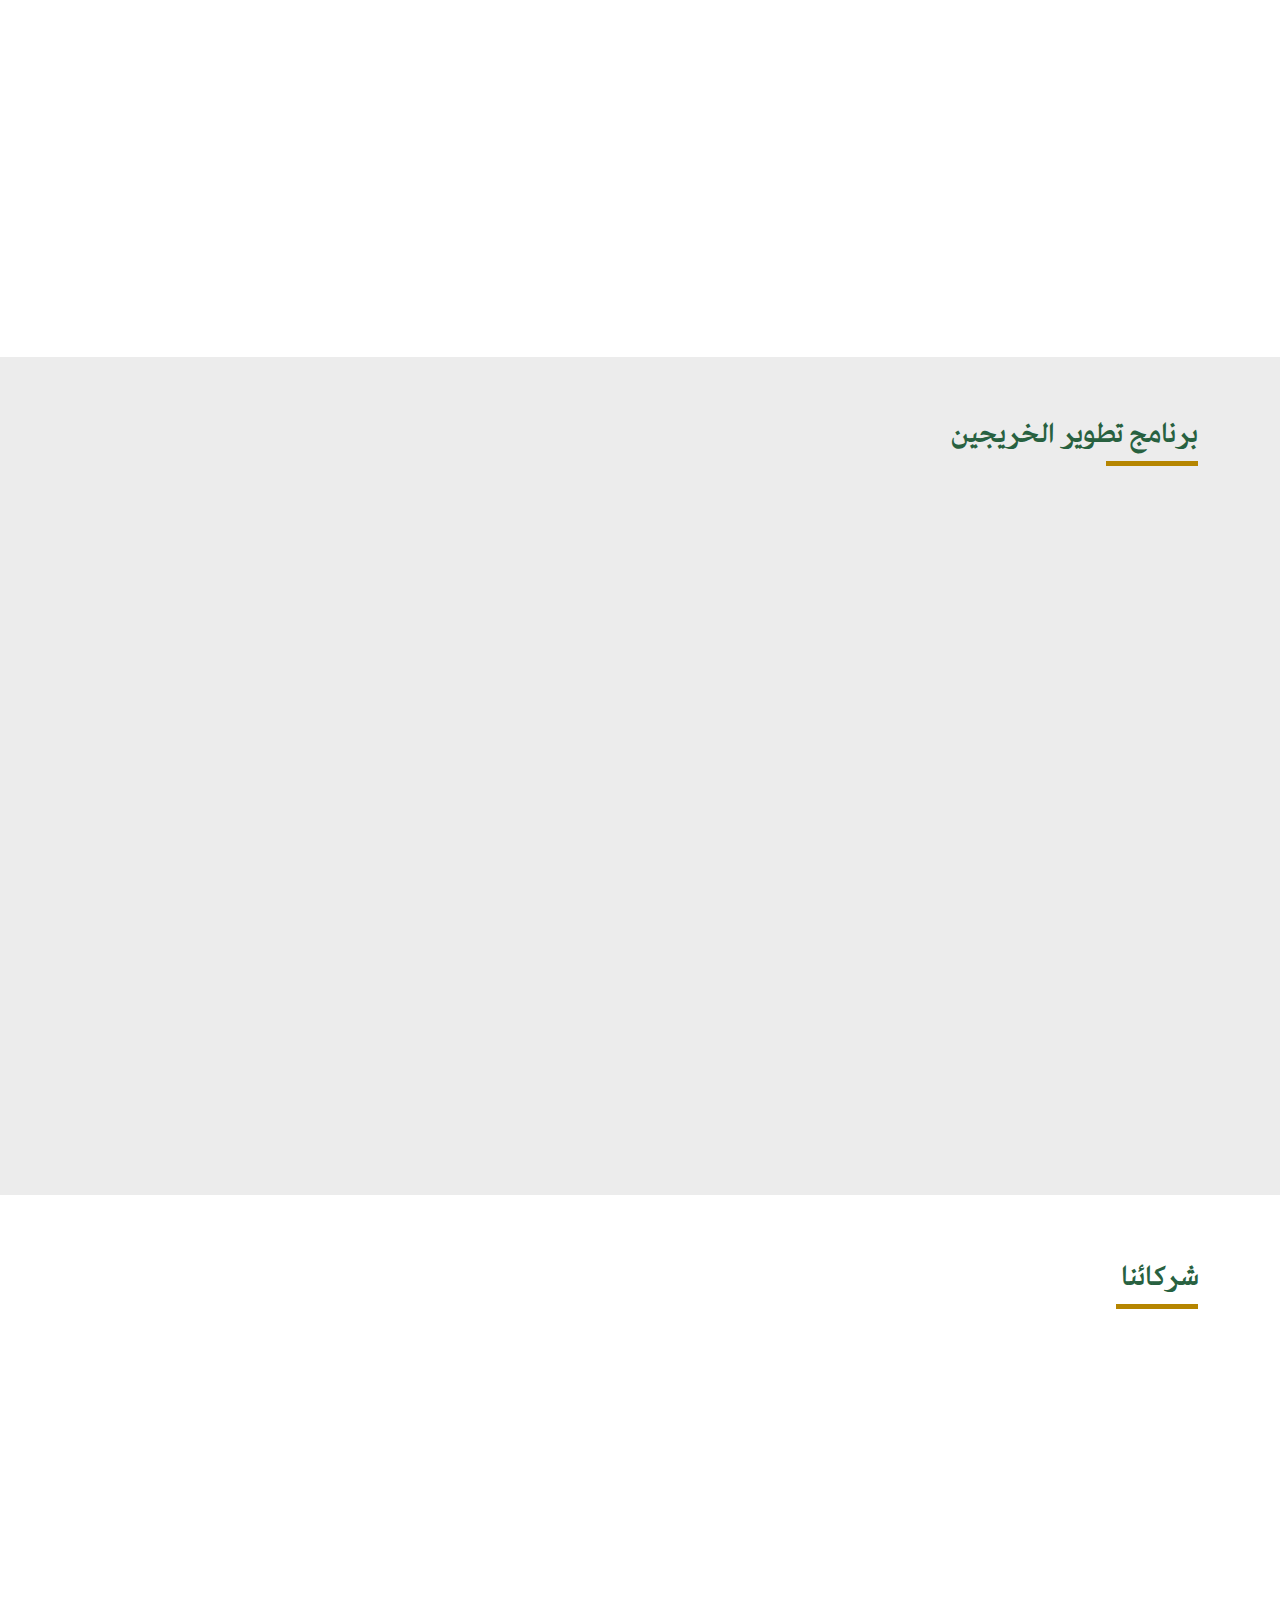
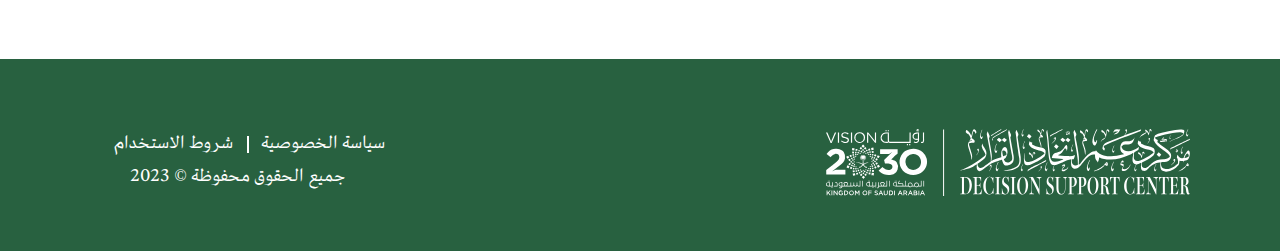
==== commit 477b6069: "Add New Logos and The Required Code in index.html Both Arabic and English." ====
--- a/ar/index.html
+++ b/ar/index.html
@@ -23,7 +23,6 @@
   </head>
 
   <body>
-
     <div class="main-topnav">
       <div class="bgTopNav">
         <!-- <div class="container">
@@ -44,8 +43,7 @@
                 </a>
 
                   <div class="left">
-                    <a href="#!" class="joinBtn">انضم الينا</a>
-                   
+                    <a href="#!" class="joinBtn">انضم الينا</a>                   
                     <a href="#!" class="changeLang ">En</a>
                   </div>
                 </div>
@@ -108,6 +106,10 @@
 
     <section class="homeBanner" >
 
+      <div class="img-box logo-img">
+        <a href="#" class="stretched-link"></a>
+        <img src="../assets/images/shared/Logo1.svg" alt="">
+      </div>
       <!-- end menu -->
         <div class="owl-carousel owl-carousel-banner owl-theme">
           <div class="item">
@@ -118,10 +120,10 @@
               <div class="container">
                 <div class="row">
                   <div class="col-12">
-                    <div class="img-box">
+                    <!-- <div class="img-box">
                       <a href="#" class="stretched-link"></a>
                       <img src="../assets/images/shared/Logo1.svg" alt="">
-                    </div>
+                    </div> -->
                   </div>
                   <div class="col-12">
                     <div class="bannerBox">
@@ -149,10 +151,10 @@
               <div class="container">
                 <div class="row">
                   <div class="col-12">
-                    <div class="img-box">
+                    <!-- <div class="img-box">
                       <a href="#" class="stretched-link"></a>
                       <img src="../assets/images/shared/Logo1.svg" alt="">
-                    </div>
+                    </div> -->
                   </div>
                   <div class="col-12">
                     <div class="bannerBox">
@@ -194,7 +196,7 @@
       <div class="container">
         <div class="about-white">
           <div class="row">
-            <div class="col-lg-7">
+            <div class="col-lg-7" data-aos="fade-up" data-aos-delay="100">
               <div class="aboutTxt">
                 <h3 class="title" >
                   مركز دعم اتخاذ القرار
@@ -210,7 +212,7 @@
                 </a>
               </div>
             </div>
-            <div class="col-lg-5">
+            <div class="col-lg-5" data-aos="fade-right" data-aos-delay="100">
               <div class="patternImg" >
                 <img src="../assets/images/home/about-sec-img.jpg" alt="">
               </div>
@@ -220,14 +222,12 @@
       </div>
     </div>
     <!-- end about -->
-
-
 
     <!-- start fields of work -->
     <section class="fields">
       <div class="container">
         <div class="row">
-          <div class="col-12">
+          <div class="col-12" >
             <h2 class="home-header">
               مجالات عمل المركز
             </h2>
@@ -235,10 +235,10 @@
         </div>
       </div>
       
-      <div class="owl-carousel owl-carousel-fields owl-theme" >
+      <div class="owl-carousel owl-carousel-fields owl-theme" data-aos="fade-up" data-aos-delay="300">
 
         <div class="item">
-          <div class="fields-item">
+          <div class="fields-item" >
             <div class="container">
               
               <div class="field-box">
@@ -436,20 +436,19 @@
     </section>
     <!-- end fields of work -->
 
-
     <!-- start tatwer elkharegen -->
     <section class="tatwer-elkharegeen">
       <div class="container">
         <div class="row">
-          <div class="col-12">
+          <div class="col-12" >
             <h2 class="home-header">
               برنامج تطوير الخريجين
             </h2>
           </div>
           <div class="col-12">
-            <div class="tatwer-main">
-              
-                  <div class="content-box">
+            <div class="tatwer-main" data-aos="fade-in" data-aos-delay="100">
+              
+                  <div class="content-box" data-aos="fade-up" data-aos-delay="100">
                     <div class="img-box">
                       <img src="../assets/images/home/Graduate-Dev-logo.svg" alt="">
                     </div>
@@ -458,7 +457,7 @@
                     </p>
                   </div>
                
-                  <a href="#" class="more-btn orange-btn">
+                  <a href="#" class="more-btn orange-btn" data-aos="fade-up" data-aos-delay="300">
                     للمزيد
                   </a>
 
@@ -472,16 +471,14 @@
     </section>
     <!-- end tatwer elkharegen -->
 
-
-    <!-- start partners -->
-    
+    <!-- start partners -->    
     <div class="partners">
       <div class="container">
         <div class="row">
-          <div class="col-12">
+          <div class="col-12"  >
             <h2 class="home-header" >شركائنا</h2>
           </div>
-          <div class="owl-carousel owl-carousel-partners owl-theme" >
+          <div class="owl-carousel owl-carousel-partners owl-theme" data-aos="fade-up" data-aos-delay="100">
             <div class="item">
               <a href="#!" class="partBox">
                 <div class="partImg">
@@ -495,6 +492,16 @@
             <div class="item">
               <a href="#!" class="partBox">
                 <div class="partImg">
+                  <img src="../assets/images/home/prt-img1.svg" alt="">
+                </div>
+                <p class="hedinBt">
+                  البنك الدولي
+                </p>
+              </a>
+            </div>
+            <div class="item">
+              <a href="#!" class="partBox">
+                <div class="partImg">
                   <img src="../assets/images/home/prt-img2.svg" alt="">
                 </div>
                 <p class="hedinBt">
@@ -525,35 +532,51 @@
             <div class="item">
               <a href="#!" class="partBox">
                 <div class="partImg">
-                  <img src="../assets/images/home/prt-img2.svg" alt="">
-                </div>
-                <p class="hedinBt">
-                  مدرسة لي كوان يو للسياسات العامة
-                </p>
-              </a>
-            </div>
-            <div class="item">
-              <a href="#!" class="partBox">
-                <div class="partImg">
-                  <img src="../assets/images/home/prt-img4.svg" alt="">
-                </div>
-                <p class="hedinBt">
-                  مدينة الملك عبدالعزيز للعلوم والتقنية
-                </p>
-              </a>
-            </div>
-           
+                  <img src="../assets/images/home/prt-img5.svg" alt="">
+                </div>
+                <p class="hedinBt">
+                  هاريس لحلول التعليم
+                </p>
+              </a>
+            </div>
+            <div class="item">
+              <a href="#!" class="partBox">
+                <div class="partImg">
+                  <img src="../assets/images/home/prt-img6.svg" alt="">
+                </div>
+                <p class="hedinBt">
+                  مؤسسة الملك خالد
+                </p>
+              </a>
+            </div>
+            <div class="item">
+              <a href="#!" class="partBox">
+                <div class="partImg">
+                  <img src="../assets/images/home/prt-img7.svg" alt="">
+                </div>
+                <p class="hedinBt">
+                  جامعة الملك عبد الله للعلوم والتقنية 
+                </p>
+              </a>
+            </div>
+            <div class="item">
+              <a href="#!" class="partBox">
+                <div class="partImg">
+                  <img src="../assets/images/home/prt-img8.svg" alt="">
+                </div>
+                <p class="hedinBt">
+                  جامعة الملك سعود 
+                </p>
+              </a>
+            </div>
            </div>
         </div>
       </div>
-    </div>
-    
-    
+    </div> 
     <!-- end partners -->
 
-
     <!-- start footer -->
-    <footer>
+    <footer >
             <div class="img-box">
               <img src="../assets/images/shared/Logos.svg" alt="">
             </div>
@@ -572,13 +595,10 @@
     </footer>
     <!-- end footer -->
 
-
     <script src="../assets/js/jQueryV3.5.js"></script>
     <script src="../assets/js/owl.carousel.min.js"></script>
     <script src="../assets/js/bootstrap.bundle.min.js"></script>
     <script src="../assets/js/aos.js"></script>
-    <script src="../assets/js/custom.js"></script>
-
-    
+    <script src="../assets/js/custom.js"></script>    
   </body>
-</html>
+</html>--- a/assets/css/styleRTL.css
+++ b/assets/css/styleRTL.css
@@ -198,10 +198,6 @@
   left: auto;
 }
 
-body .owl-theme .disabled {
-  visibility: hidden !important;
-}
-
 .homeBanner {
   width: 100%;
   height: 100vh;
@@ -213,6 +209,7 @@
   height: 100vh;
   position: relative;
   padding-top: 180px;
+  padding-top: 19vh;
 }
 
 .homeBanner .owl-carousel-banner .banner-item .bg-box {
@@ -247,8 +244,12 @@
 .homeBanner .owl-carousel-banner .banner-item .img-box {
   margin-bottom: 150px;
   position: relative;
-  width: 136px;
-  height: 218px;
+  width: -webkit-max-content;
+  width: -moz-max-content;
+  width: max-content;
+  height: 23vh;
+  max-height: 218px;
+  margin-bottom: 15vh;
 }
 
 .homeBanner .owl-carousel-banner .banner-item .img-box img {
@@ -281,6 +282,8 @@
   width: 38px;
   height: 25px;
   background-image: url(../images/home/quote-top.svg);
+  background-repeat: no-repeat;
+  background-size: contain;
 }
 
 .homeBanner .owl-carousel-banner .banner-item .bannerBox p::after {
@@ -291,6 +294,8 @@
   width: 38px;
   height: 25px;
   background-image: url(../images/home/quote-top.svg);
+  background-repeat: no-repeat;
+  background-size: contain;
   -webkit-transform: rotate(180deg);
           transform: rotate(180deg);
 }
@@ -538,6 +543,7 @@
   position: relative;
   margin-right: 65px;
   height: 100%;
+  max-height: 380px;
 }
 
 .fields .fields-item .field-box .img-box .img-bg {
@@ -561,14 +567,21 @@
   z-index: 9;
 }
 
+.fields .fields-item .field-box .img-box .img-icon img {
+  max-width: 100%;
+  max-height: 100%;
+}
+
 .fields .fields-item .field-box .img-box::before {
   content: "";
   position: absolute;
   background-image: url(../images/home/field-poly.svg);
+  background-repeat: no-repeat;
+  background-size: contain;
   width: 31px;
   height: 60px;
   top: 52px;
-  right: 0;
+  right: -2px;
 }
 
 .fields .owl-theme .owl-nav [class*="owl-"] {
@@ -665,6 +678,7 @@
   height: 156px;
   max-width: 100%;
   margin-bottom: 3px;
+  overflow: hidden;
 }
 
 .partners .partBox .hedinBt {
@@ -678,6 +692,7 @@
   -webkit-transform: translateY(0px);
           transform: translateY(0px);
   overflow: hidden;
+  margin-bottom: 0;
 }
 
 .partners .partBox img {
@@ -1023,6 +1038,7 @@
   height: 100vh;
   position: relative;
   padding-top: 180px;
+  padding-top: 19vh;
 }
 
 .innerBanner .breadcrumb-banner .bg-box {
@@ -1057,8 +1073,12 @@
 .innerBanner .breadcrumb-banner .img-box {
   margin-bottom: 150px;
   position: relative;
-  width: 136px;
-  height: 218px;
+  width: -webkit-max-content;
+  width: -moz-max-content;
+  width: max-content;
+  height: 23vh;
+  max-height: 218px;
+  margin-bottom: 15vh;
 }
 
 .innerBanner .breadcrumb-banner .img-box img {
@@ -1108,6 +1128,7 @@
   font-family: "DSC-bold";
   color: #fff;
   margin-top: 55px;
+  margin-top: 5vh;
 }
 
 .about-details {
@@ -1185,6 +1206,8 @@
 .vision-mission .card .img-box > img {
   width: 100%;
   height: 100%;
+  -o-object-fit: cover;
+     object-fit: cover;
 }
 
 .vision-mission .card .img-box .overlay {
@@ -1410,6 +1433,7 @@
 .partners-about .partners-list .partner-item .partBox .partImg {
   height: 127px;
   margin-bottom: 5px;
+  overflow: hidden;
 }
 
 .partners-about .partners-list .partner-item .partBox .hedinBt {
@@ -1441,6 +1465,11 @@
   color: #404040;
   margin-bottom: 40px;
   text-align: justify;
+}
+
+.privacy .cont-grey-card p a {
+  font-size: inherit;
+  color: inherit;
 }
 
 .privacy .cont-grey-card p:last-child {
@@ -1553,6 +1582,566 @@
   top: 0;
 }
 
+.Graduate-Dev {
+  margin-top: 120px;
+  margin-bottom: 75px;
+}
+
+.Graduate-Dev .cont-grey-card {
+  padding: 45px 50px;
+}
+
+.Graduate-Dev .cont-grey-card p {
+  font-size: 1.5rem;
+  line-height: 46px;
+  font-family: "DSC-Medium";
+  color: #404040;
+  margin-bottom: 0;
+  text-align: justify;
+}
+
+.grad-number-cards {
+  padding-bottom: 75px;
+}
+
+.grad-number-cards .col-lg-4 {
+  padding-right: 32px;
+  padding-left: 32px;
+}
+
+.grad-number-cards .col-lg-4:first-child {
+  padding-right: calc(var(--bs-gutter-x) * .5);
+}
+
+.grad-number-cards .col-lg-4:last-child {
+  padding-left: calc(var(--bs-gutter-x) * .5);
+}
+
+.grad-number-cards .number-card {
+  width: 100%;
+  height: 465px;
+  padding-top: 54px;
+  padding-bottom: 35px;
+  position: relative;
+}
+
+.grad-number-cards .number-card .img-box {
+  position: absolute;
+  width: 100%;
+  height: 100%;
+  right: 0;
+  top: 0;
+  z-index: -5;
+}
+
+.grad-number-cards .number-card .img-box::after {
+  content: "";
+  position: absolute;
+  width: 100%;
+  height: 100%;
+  right: 0;
+  top: 0;
+  mix-blend-mode: multiply;
+}
+
+.grad-number-cards .number-card .img-box img {
+  width: 100%;
+  height: 100%;
+  -o-object-fit: cover;
+     object-fit: cover;
+}
+
+.grad-number-cards .number-card .content-box {
+  display: -webkit-box;
+  display: -ms-flexbox;
+  display: flex;
+  -webkit-box-orient: vertical;
+  -webkit-box-direction: normal;
+      -ms-flex-direction: column;
+          flex-direction: column;
+  -webkit-box-align: center;
+      -ms-flex-align: center;
+          align-items: center;
+  -webkit-box-pack: center;
+      -ms-flex-pack: center;
+          justify-content: center;
+  -webkit-box-pack: justify;
+      -ms-flex-pack: justify;
+          justify-content: space-between;
+  height: 100%;
+}
+
+.grad-number-cards .number-card .content-box .icon-box {
+  max-height: 80px;
+  margin-bottom: 50px;
+}
+
+.grad-number-cards .number-card .content-box .icon-box img {
+  width: 100%;
+  height: 100%;
+}
+
+.grad-number-cards .number-card .content-box .number {
+  font-size: 170px;
+  font-family: "DSC-bold";
+  color: #fff;
+  line-height: 180px;
+}
+
+.grad-number-cards .number-card .content-box h5 {
+  font-size: 2.3125rem;
+  font-family: "DSC-bold";
+  color: #b58500;
+  margin-bottom: 15px;
+}
+
+.grad-number-cards .number-card.number-card-1 .img-box::after {
+  background-color: #514943;
+}
+
+.grad-number-cards .number-card.number-card-2 .img-box::after {
+  background-color: #002C4D;
+}
+
+.grad-number-cards .number-card.number-card-3 .img-box::after {
+  background-color: #286140;
+}
+
+.batch-card {
+  margin-bottom: 65px;
+}
+
+.batch-card .cont-grey-card {
+  padding: 50px 47px;
+}
+
+.batch-card h3 {
+  background-color: #b58500;
+  width: 100%;
+  text-align: center;
+  font-size: 2.0625rem;
+  font-family: "DSC-bold";
+  color: #fff;
+  margin-bottom: 15px;
+  line-height: 61px;
+  padding-top: 10px;
+  padding-bottom: 4px;
+}
+
+.batch-card .batch-content {
+  display: -webkit-box;
+  display: -ms-flexbox;
+  display: flex;
+  -webkit-box-orient: horizontal;
+  -webkit-box-direction: normal;
+      -ms-flex-direction: row;
+          flex-direction: row;
+  -webkit-box-align: center;
+      -ms-flex-align: center;
+          align-items: center;
+}
+
+.batch-card .batch-content .content-sec {
+  display: -webkit-box;
+  display: -ms-flexbox;
+  display: flex;
+  -webkit-box-orient: vertical;
+  -webkit-box-direction: normal;
+      -ms-flex-direction: column;
+          flex-direction: column;
+  -webkit-box-flex: 0;
+      -ms-flex: 0 0 67%;
+          flex: 0 0 67%;
+  max-width: 67%;
+}
+
+.batch-card .batch-content .content-sec .date {
+  font-size: 1.75rem;
+  font-family: "DSC-bold";
+  color: #1A1818;
+  margin-top: 25px;
+  line-height: 33px;
+}
+
+.batch-card .batch-content .content-sec p {
+  font-size: 1.75rem;
+  font-family: "DSC-Regular";
+  color: #1A1818;
+  line-height: 42px;
+  margin-bottom: 10px;
+  text-align: justify;
+}
+
+.batch-card .batch-content .content-sec p strong {
+  font-family: "DSC-bold";
+}
+
+.batch-card .batch-content .content-sec h4 {
+  font-size: 1.75rem;
+  font-family: "DSC-bold";
+  color: #1A1818;
+  line-height: 42px;
+  margin-top: 25px;
+}
+
+.batch-card .batch-content .content-sec .types-of {
+  display: -webkit-box;
+  display: -ms-flexbox;
+  display: flex;
+  -webkit-box-orient: horizontal;
+  -webkit-box-direction: normal;
+      -ms-flex-direction: row;
+          flex-direction: row;
+  margin-top: 10px;
+}
+
+.batch-card .batch-content .content-sec .types-of .type {
+  padding-top: 13px;
+  padding-bottom: 9px;
+  padding-right: 17px;
+  padding-left: 17px;
+  min-width: 460px;
+  min-height: 75px;
+  background-color: #fff;
+  display: -webkit-box;
+  display: -ms-flexbox;
+  display: flex;
+  -webkit-box-orient: horizontal;
+  -webkit-box-direction: normal;
+      -ms-flex-direction: row;
+          flex-direction: row;
+  -webkit-box-align: center;
+      -ms-flex-align: center;
+          align-items: center;
+  margin-right: 25px;
+}
+
+.batch-card .batch-content .content-sec .types-of .type .icon {
+  max-width: 60px;
+  max-height: 42px;
+  margin-left: 25px;
+}
+
+.batch-card .batch-content .content-sec .types-of .type .icon img {
+  width: 100%;
+  height: 100%;
+}
+
+.batch-card .batch-content .content-sec .types-of .type .desc {
+  font-size: 1.75rem;
+  font-family: "DSC-Regular";
+  color: #1A1818;
+}
+
+.batch-card .batch-content .content-sec .types-of .type .desc p {
+  font-size: 1.75rem;
+  font-family: "DSC-Regular";
+  color: #1A1818;
+  margin-bottom: 0;
+  display: inline-block;
+}
+
+.batch-card .batch-content .content-sec .types-of .type .desc p span {
+  color: #235034;
+}
+
+.batch-card .batch-content .content-sec .types-of .type:first-child {
+  margin-right: 0;
+}
+
+.batch-card .card-sec {
+  -webkit-box-flex: 0;
+      -ms-flex: 0 0 26%;
+          flex: 0 0 26%;
+  max-width: 26%;
+  width: 377px;
+  height: 455px;
+  padding-top: 78px;
+  padding-bottom: 85px;
+  position: relative;
+  margin-right: auto;
+  margin-left: 0;
+}
+
+.batch-card .card-sec .img-box {
+  position: absolute;
+  width: 100%;
+  height: 100%;
+  right: 0;
+  top: 0;
+  z-index: 0;
+}
+
+.batch-card .card-sec .img-box::after {
+  content: "";
+  position: absolute;
+  width: 100%;
+  height: 100%;
+  right: 0;
+  top: 0;
+  background-color: #286140;
+  mix-blend-mode: multiply;
+}
+
+.batch-card .card-sec .img-box img {
+  width: 100%;
+  height: 100%;
+  -o-object-fit: cover;
+     object-fit: cover;
+}
+
+.batch-card .card-sec .content-box {
+  position: relative;
+  z-index: 1;
+  display: -webkit-box;
+  display: -ms-flexbox;
+  display: flex;
+  -webkit-box-orient: vertical;
+  -webkit-box-direction: normal;
+      -ms-flex-direction: column;
+          flex-direction: column;
+  -webkit-box-align: center;
+      -ms-flex-align: center;
+          align-items: center;
+  -webkit-box-pack: center;
+      -ms-flex-pack: center;
+          justify-content: center;
+  -webkit-box-pack: justify;
+      -ms-flex-pack: justify;
+          justify-content: space-between;
+  height: 100%;
+}
+
+.batch-card .card-sec .content-box .icon-box {
+  max-height: 55px;
+  margin-bottom: 30px;
+}
+
+.batch-card .card-sec .content-box .icon-box img {
+  width: 100%;
+  height: 100%;
+}
+
+.batch-card .card-sec .content-box .number {
+  font-size: 136px;
+  font-family: "DSC-bold";
+  color: #fff;
+  line-height: 140px;
+}
+
+.batch-card .card-sec .content-box h5 {
+  font-size: 1.8125rem;
+  font-family: "DSC-bold";
+  color: #b58500;
+  margin-bottom: 10px;
+}
+
+html[lang="en"] .main-topnav .bannerBg {
+  -webkit-transform: translateX(-490px);
+          transform: translateX(-490px);
+}
+
+html[lang="en"] .main-topnav .bannerBg.slide-me {
+  -webkit-transform: translateX(0);
+  transform: translateX(0);
+}
+
+html[lang="en"] .main-topnav .bgTopNav .topNav .slide-nav:hover span.second {
+  -webkit-transform: translateX(5px);
+          transform: translateX(5px);
+}
+
+html[lang="en"] .main-topnav .bgTopNav .topNav .slide-nav:hover span.third {
+  -webkit-transform: translateX(9px);
+          transform: translateX(9px);
+}
+
+html[lang="en"] .main-topnav .bgTopNav .topNav .slide-nav .menu-label {
+  -webkit-transform: translate(40px, -20px);
+          transform: translate(40px, -20px);
+}
+
+html[lang="en"] .homeBanner .owl-carousel-banner .banner-item .bannerBox p::before {
+  -webkit-transform: scaleX(-1);
+          transform: scaleX(-1);
+}
+
+html[lang="en"] .aboutCenter .aboutTxt .mainBtn img {
+  -webkit-transform: scaleX(-1);
+          transform: scaleX(-1);
+}
+
+html[lang="en"] .aboutCenter .aboutTxt .mainBtn:hover img {
+  -webkit-transform: scaleX(-1) translateX(-5px);
+          transform: scaleX(-1) translateX(-5px);
+}
+
+html[lang="en"] p {
+  letter-spacing: 0 !important;
+}
+
+html[lang="en"] .homeBanner .owl-carousel-banner .banner-item .bannerBox {
+  max-width: 775px;
+}
+
+html[lang="en"] .homeBanner .owl-carousel-banner .banner-item .bannerBox p {
+  font-size: 1.6875rem;
+  line-height: 48px;
+  padding-left: 20px;
+}
+
+html[lang="en"] .homeBanner .owl-carousel-banner .banner-item .bannerBox p::after {
+  bottom: -7px;
+  left: -10px;
+  -webkit-transform: rotate(180deg) scaleX(-1);
+          transform: rotate(180deg) scaleX(-1);
+}
+
+html[lang="en"] .homeBanner .owl-carousel-banner .banner-item .bannerBox span {
+  font-size: 1rem;
+}
+
+html[lang="en"] .aboutCenter .aboutTxt .title {
+  font-size: 2.25rem;
+}
+
+html[lang="en"] .aboutCenter .aboutTxt .title::before {
+  top: 3px;
+}
+
+html[lang="en"] .aboutCenter .aboutTxt p {
+  font-size: 1.25rem;
+  line-height: 33px;
+}
+
+html[lang="en"] .aboutCenter .aboutTxt .mainBtn {
+  font-size: 1.375rem;
+}
+
+html[lang="en"] .fields .fields-item .field-box .content-box p {
+  font-size: 1.5rem;
+}
+
+html[lang="en"] .tatwer-elkharegeen .tatwer-main {
+  background-image: url(../images/home/tatwer-home-img-en.svg);
+}
+
+html[lang="en"] .tatwer-elkharegeen .tatwer-main .content-box {
+  width: 670px;
+}
+
+html[lang="en"] .tatwer-elkharegeen .tatwer-main .content-box p {
+  font-size: 1.625rem;
+}
+
+html[lang="en"] .partners .partBox .hedinBt {
+  font-size: 0.875rem;
+  line-height: 22px;
+  padding: 0 55px;
+}
+
+html[lang="en"] .partners .partBox:hover .hedinBt {
+  height: 48px;
+}
+
+html[lang="en"] .homeBanner .scroll-down a {
+  display: -webkit-box;
+  display: -ms-flexbox;
+  display: flex;
+  -webkit-box-orient: horizontal;
+  -webkit-box-direction: reverse;
+      -ms-flex-direction: row-reverse;
+          flex-direction: row-reverse;
+  -webkit-box-align: center;
+      -ms-flex-align: center;
+          align-items: center;
+  -webkit-box-pack: center;
+      -ms-flex-pack: center;
+          justify-content: center;
+}
+
+html[lang="en"] .homeBanner .scroll-down a img {
+  margin: 0;
+}
+
+html[lang="en"] .homeBanner .scroll-down a span {
+  margin-right: 7px;
+  margin-top: 8px;
+}
+
+html[lang="en"] .main-topnav .bannerBg .customMenu .navigations {
+  padding-right: 13px;
+  padding-left: 12px;
+}
+
+html[lang="en"] .main-topnav .bannerBg .customMenu .navigations li a {
+  font-size: 1.375rem;
+}
+
+html[lang="en"] .innerBanner .breadcrumb-banner .breadcrumb li a::before {
+  -webkit-transform: scaleX(-1);
+          transform: scaleX(-1);
+}
+
+html[lang="en"] .about-details .img-box::before {
+  -webkit-transform: scaleX(-1);
+          transform: scaleX(-1);
+}
+
+html[lang="en"] .about-details .content-box {
+  padding-right: 90px;
+  padding-left: 40px;
+}
+
+html[lang="en"] .vision-mission .card.mission .img-box .overlay,
+html[lang="en"] .vision-mission .card.mission .img-box .layer {
+  width: 186px;
+}
+
+html[lang="en"] .vision-mission .card.vision .img-box .overlay,
+html[lang="en"] .vision-mission .card.vision .img-box .layer {
+  width: 162px;
+}
+
+html[lang="en"] .vision-mission .card .content-box {
+  height: 280px;
+}
+
+html[lang="en"] .vision-mission .card .content-box p {
+  font-size: 1.5rem;
+}
+
+html[lang="en"] .partners-about .partners-list .partner-item {
+  margin-bottom: 20px;
+}
+
+html[lang="en"] .partners .partBox .hedinBt {
+  padding: 0 25px;
+}
+
+html[lang="en"] .Graduate-Dev .cont-grey-card p {
+  font-size: 1.3125rem;
+  line-height: 37px;
+}
+
+html[lang="en"] .batch-card .batch-content .content-sec .date,
+html[lang="en"] .batch-card .batch-content .content-sec p,
+html[lang="en"] .batch-card .batch-content .content-sec h4 {
+  font-size: 1.3125rem;
+  line-height: 32px;
+}
+
+html[lang="en"] .batch-card .batch-content .content-sec .types-of .type .desc,
+html[lang="en"] .batch-card .batch-content .content-sec .types-of .type .desc p {
+  font-size: 1.25rem;
+}
+
+html[lang="en"] .batch-card .batch-content .content-sec .types-of .type .icon {
+  max-width: 45px;
+  max-height: 33px;
+  margin-left: 20px;
+}
+
 @media (min-width: 1650px) {
   .container {
     max-width: 1560px;
@@ -1587,15 +2176,56 @@
     font-size: 1.375rem;
     line-height: 35px;
   }
+  .innerBanner .breadcrumb-banner h2 img {
+    max-height: 150px;
+  }
+  .grad-number-cards .number-card .content-box .number {
+    font-size: 135px;
+    line-height: 130px;
+  }
+  .grad-number-cards .number-card .content-box h5 {
+    font-size: 1.75rem;
+  }
+  .batch-card h3 {
+    font-size: 1.75rem;
+  }
+  .batch-card .batch-content .content-sec .date,
+  .batch-card .batch-content .content-sec p,
+  .batch-card .batch-content .content-sec h4,
+  .batch-card .batch-content .content-sec .types-of .type .desc,
+  .batch-card .batch-content .content-sec .types-of .type .desc p {
+    font-size: 1.5rem;
+    line-height: 35px;
+  }
+  .batch-card .batch-content .content-sec .types-of .type {
+    min-width: 350px;
+    min-height: 60px;
+  }
+  .batch-card .batch-content .content-sec .types-of .type .icon {
+    max-width: 40px;
+    max-height: 30px;
+    margin-left: 15px;
+  }
+  .batch-card .card-sec .content-box .number {
+    font-size: 110px;
+    line-height: 115px;
+  }
+  .homeBanner .owl-carousel-banner .banner-item .bannerBox p {
+    font-size: 1.3125rem;
+    line-height: 39px;
+    padding-top: 27px;
+  }
+  .innerBanner .breadcrumb-banner h2 {
+    font-size: 2rem;
+  }
 }
 
 @media (max-width: 1440.98px) {
   .homeBanner .owl-carousel-banner .banner-item .img-box {
-    margin-bottom: 100px;
-  }
-  .homeBanner .owl-carousel-banner .banner-item .bannerBox p {
-    font-size: 1.5rem;
-    line-height: 40px;
+    margin-bottom: 7vh;
+  }
+  .innerBanner .breadcrumb-banner .img-box {
+    margin-bottom: 7vh;
   }
   .aboutCenter .aboutTxt .title {
     font-size: 2rem;
@@ -1616,6 +2246,40 @@
   }
   .tatwer-elkharegeen .tatwer-main .content-box p {
     font-size: 1.5rem;
+  }
+  .about-details .content-box p {
+    font-size: 1.25rem;
+    line-height: 35px;
+  }
+  .vision-mission .card .content-box {
+    height: 215px;
+  }
+  .vision-mission .card .content-box p {
+    font-size: 1.25rem;
+    line-height: 35px;
+  }
+  .batch-card .batch-content .content-sec .types-of .type {
+    min-width: inherit;
+  }
+  .batch-card .batch-content .content-sec .date,
+  .batch-card .batch-content .content-sec p,
+  .batch-card .batch-content .content-sec h4,
+  .batch-card .batch-content .content-sec .types-of .type .desc,
+  .batch-card .batch-content .content-sec .types-of .type .desc p {
+    font-size: 1.25rem;
+    line-height: 30px;
+  }
+  .batch-card .batch-content .content-sec {
+    -webkit-box-flex: 0;
+        -ms-flex: 0 0 62%;
+            flex: 0 0 62%;
+    max-width: 62%;
+  }
+  .batch-card .card-sec {
+    -webkit-box-flex: 0;
+        -ms-flex: 0 0 30%;
+            flex: 0 0 30%;
+    max-width: 30%;
   }
 }
 
@@ -1673,6 +2337,81 @@
   .accordion .accordion-item .accordion-collapse .accordion-body h4 {
     font-size: 1.25rem;
     line-height: 35px;
+  }
+  .partners .partBox .partImg {
+    height: 130px;
+  }
+  .about-details .content-box {
+    padding-right: 45px;
+    padding-left: 20px;
+  }
+  .about-details .img-box {
+    height: 100%;
+  }
+  .vision-mission .card .content-box p {
+    font-size: 1.125rem;
+    line-height: 30px;
+  }
+  .vision-mission .card .content-box {
+    height: auto;
+  }
+  .batch-card .batch-content {
+    -webkit-box-orient: vertical;
+    -webkit-box-direction: reverse;
+        -ms-flex-direction: column-reverse;
+            flex-direction: column-reverse;
+  }
+  .batch-card .card-sec {
+    -webkit-box-flex: 0;
+        -ms-flex: 0 0 100%;
+            flex: 0 0 100%;
+    max-width: 100%;
+    margin: 0 auto;
+  }
+  .batch-card .batch-content .content-sec {
+    -webkit-box-flex: 0;
+        -ms-flex: 0 0 100%;
+            flex: 0 0 100%;
+    max-width: 100%;
+  }
+  .batch-card .card-sec {
+    width: 340px;
+    height: 350px;
+    padding-top: 45px;
+    padding-bottom: 50px;
+  }
+  .batch-card .card-sec .content-box .number {
+    font-size: 85px;
+    line-height: 95px;
+  }
+  .Graduate-Dev .cont-grey-card {
+    padding: 30px 35px;
+  }
+  .Graduate-Dev .cont-grey-card p {
+    font-size: 1.25rem;
+    line-height: 35px;
+  }
+  .Graduate-Dev {
+    margin-top: 70px;
+    margin-bottom: 50px;
+  }
+  .grad-number-cards .col-lg-4 {
+    padding-right: calc(var(--bs-gutter-x) * .5);
+    padding-left: calc(var(--bs-gutter-x) * .5);
+  }
+  .grad-number-cards .number-card {
+    height: 350px;
+  }
+  .grad-number-cards .number-card .content-box .icon-box {
+    max-height: 60px;
+    margin-bottom: 30px;
+  }
+  .grad-number-cards .number-card .content-box .number {
+    font-size: 100px;
+    line-height: 95px;
+  }
+  .grad-number-cards .number-card .content-box h5 {
+    font-size: 1.5rem;
   }
 }
 
@@ -1726,226 +2465,25 @@
   .accordion .accordion-item .accordion-header .accordion-button {
     padding-left: 70px;
   }
-}
-
-@media (max-width: 767.98px) {
-  .homeBanner .owl-carousel-banner .banner-item .img-box {
-    margin-bottom: 60px;
-    height: 150px;
-  }
-  .homeBanner .owl-carousel-banner .banner-item .bannerBox p::before {
-    width: 30px;
-    height: 20px;
-    background-size: contain;
-    background-repeat: no-repeat;
-    right: 0;
-  }
-  .homeBanner .owl-carousel-banner .banner-item .bannerBox p::after {
-    width: 30px;
-    height: 20px;
-    background-size: contain;
-    background-repeat: no-repeat;
-  }
-  .homeBanner .owl-carousel-banner .banner-item .bannerBox p {
-    font-size: 1.25rem;
-    line-height: 33px;
-    padding-top: 24px;
-    letter-spacing: 0;
-  }
-  .homeBanner .scroll-down {
-    left: 20px;
-  }
-  .homeBanner .owl-carousel-banner .owl-dots {
-    bottom: 75px;
-  }
-  .main-topnav .bgTopNav .topNav {
-    padding-top: 30px;
-    padding-bottom: 20px;
-    padding-right: 25px;
-    padding-left: 25px;
-  }
-  .main-topnav .bgTopNav .topNav .changeLang {
-    font-size: 16px;
-    margin-right: 15px;
-  }
-  .main-topnav .bgTopNav .topNav .joinBtn {
-    font-size: 14px;
-  }
-  .main-topnav.fixedTop .bgTopNav .topNav .a-logo {
-    margin-right: 15px;
-    max-width: 125px;
-  }
-  .main-topnav .bannerBg {
-    width: 100%;
-    -webkit-transform: translateX(100%);
-            transform: translateX(100%);
-  }
-  .main-topnav .bannerBg .customMenu {
-    padding-top: 150px;
-    padding-right: 35px;
-    padding-left: 35px;
-  }
-  .main-topnav .bannerBg .customMenu .navigations {
-    padding-right: 20px;
-  }
-  .main-topnav.fixedTop .bgTopNav .topNav .slide-nav:hover .menu-label {
-    display: none;
-  }
-  .aboutCenter {
-    padding-top: 40px;
-    padding-bottom: 40px;
-  }
-  .aboutCenter .aboutTxt {
-    padding: 30px;
-  }
-  .aboutCenter .aboutTxt .title {
-    font-size: 1.25rem;
-  }
-  .aboutCenter .aboutTxt .title::before {
-    top: 2px;
-    height: 20px;
-  }
-  .aboutCenter .aboutTxt p {
-    font-size: 1rem;
-    line-height: 30px;
-    letter-spacing: 0;
-  }
-  .aboutCenter .aboutTxt .mainBtn {
-    font-size: 1rem;
-    margin-top: 15px;
-  }
-  .aboutCenter .aboutTxt .mainBtn img {
-    max-height: 13px;
-  }
-  .tatwer-elkharegeen {
-    padding-top: 40px;
-    padding-bottom: 40px;
-  }
-  .tatwer-elkharegeen .tatwer-main {
-    padding-top: 65px;
-    padding-right: 30px;
-    padding-left: 30px;
-    padding-bottom: 60px;
-  }
-  .tatwer-elkharegeen .tatwer-main .content-box .img-box {
-    margin-bottom: 55px;
-    max-width: 200px;
-  }
-  .tatwer-elkharegeen .tatwer-main .content-box p {
-    font-size: 1rem;
-    line-height: 30px;
-    letter-spacing: 0;
-    margin-bottom: 0;
-  }
-  .tatwer-elkharegeen .more-btn {
-    width: 110px;
-    height: 40px;
-    font-size: 1rem;
-  }
-  .home-header {
-    font-size: 1.25rem;
-  }
-  .partners {
-    padding-top: 20px;
-    padding-bottom: 40px;
-  }
-  .partners .partBox .partImg {
-    height: 90px;
-  }
-  .partners .partBox:hover .hedinBt {
-    height: 40px;
-  }
-  .partners .partBox .hedinBt {
-    font-size: 0.875rem;
-    line-height: 20px;
-  }
-  .partners .owl-theme .owl-nav [class*="owl-"] {
-    position: relative;
-    top: 15px;
-  }
-  .partners .partBox {
-    height: 165px;
-  }
-  .fields {
-    padding-top: 40px;
-    padding-bottom: 40px;
-  }
-  .fields .owl-theme .owl-nav {
-    margin-top: 25px;
-  }
-  .fields .owl-theme .owl-nav [class*="owl-"] {
-    position: relative;
-    top: 15px;
-  }
-  .fields .owl-theme .owl-next {
-    left: 0;
-  }
-  .fields .owl-theme .owl-prev {
-    right: 0;
-  }
-  .fields .owl-theme .owl-dots {
-    margin-top: 10px;
-  }
-  .fields .fields-item .field-box .content-box p {
-    font-size: 1rem;
-    line-height: 30px;
-    letter-spacing: 0;
-  }
-  .fields .fields-item .field-box .content-box h3 {
-    font-size: 1.25rem;
-    line-height: 30px;
-    margin-bottom: 15px;
-  }
-  .fields .fields-item .field-box .content-box {
-    padding-top: 30px;
-    padding-bottom: 30px;
-    padding-right: 35px;
-    padding-left: 35px;
-  }
-  .fields .fields-item .field-box .img-box .img-icon img {
-    width: 100%;
-    height: 100%;
-    -o-object-fit: contain;
-       object-fit: contain;
-  }
-  .fields .fields-item .field-box .img-box .img-icon {
-    width: 90px;
-    height: 70px;
-  }
-  .fields .fields-item .field-box .img-box::before {
-    width: 20px;
-    height: 45px;
-    background-size: contain;
-  }
-  footer {
-    padding: 45px 25px 40px;
+  .about-details .img-box {
+    margin-right: 0;
+  }
+  .values .values-list .value-item {
+    width: 50%;
+    display: -webkit-box;
+    display: -ms-flexbox;
+    display: flex;
     -webkit-box-orient: vertical;
     -webkit-box-direction: normal;
         -ms-flex-direction: column;
             flex-direction: column;
-  }
-  footer .img-box {
-    margin-bottom: 25px;
-  }
-  .innerBanner .breadcrumb-banner .img-box {
-    margin-bottom: 60px;
-    height: 150px;
-  }
-  .innerBanner .breadcrumb-banner h2 {
-    font-size: 2rem;
-  }
-  .about-details .content-box p {
-    font-size: 1rem;
-    line-height: 30px;
-  }
-  .about-details .content-box {
-    padding-right: 45px;
-    padding-left: 45px;
-    padding-top: 35px;
-    padding-bottom: 35px;
-  }
-  .about-details .img-box {
-    margin: 0;
+    -webkit-box-pack: center;
+        -ms-flex-pack: center;
+            justify-content: center;
+    -webkit-box-align: center;
+        -ms-flex-align: center;
+            align-items: center;
+    margin-bottom: 20px;
   }
   .about-details .img-box::before {
     width: 30px;
@@ -1956,6 +2494,234 @@
             transform: rotate(-90deg);
     background-repeat: no-repeat;
     background-size: contain;
+  }
+  .batch-card .batch-content .content-sec .types-of .type .desc {
+    font-size: 1.125rem;
+  }
+  .batch-card h3 {
+    font-size: 1.5rem;
+    line-height: 50px;
+    padding-top: 5px;
+    padding-bottom: 0px;
+  }
+  .grad-number-cards .number-card {
+    margin-bottom: 5px;
+  }
+  .accordion .accordion-item .accordion-collapse .accordion-body ul {
+    padding-right: 40px;
+  }
+}
+
+@media (max-width: 767.98px) {
+  .homeBanner .owl-carousel-banner .banner-item .bannerBox p::before {
+    width: 30px;
+    height: 20px;
+    background-size: contain;
+    background-repeat: no-repeat;
+    right: 0;
+  }
+  .homeBanner .owl-carousel-banner .banner-item .bannerBox p::after {
+    width: 30px;
+    height: 20px;
+    background-size: contain;
+    background-repeat: no-repeat;
+  }
+  .homeBanner .owl-carousel-banner .banner-item .bannerBox p {
+    font-size: 1.25rem;
+    line-height: 33px;
+    padding-top: 24px;
+    letter-spacing: 0;
+  }
+  .homeBanner .scroll-down {
+    left: 20px;
+  }
+  .homeBanner .owl-carousel-banner .owl-dots {
+    bottom: 75px;
+  }
+  .main-topnav .bgTopNav .topNav {
+    padding-top: 30px;
+    padding-bottom: 20px;
+    padding-right: 25px;
+    padding-left: 25px;
+  }
+  .main-topnav .bgTopNav .topNav .changeLang {
+    font-size: 16px;
+    margin-right: 15px;
+  }
+  .main-topnav .bgTopNav .topNav .joinBtn {
+    font-size: 14px;
+  }
+  .main-topnav.fixedTop .bgTopNav .topNav .a-logo {
+    margin-right: 15px;
+    max-width: 145px;
+  }
+  .main-topnav .bannerBg {
+    width: 100%;
+    -webkit-transform: translateX(100%);
+            transform: translateX(100%);
+  }
+  .main-topnav .bannerBg .customMenu {
+    padding-top: 150px;
+    padding-right: 35px;
+    padding-left: 35px;
+  }
+  .main-topnav .bannerBg .customMenu .navigations {
+    padding-right: 20px;
+  }
+  .main-topnav.fixedTop .bgTopNav .topNav .slide-nav:hover .menu-label {
+    display: none;
+  }
+  .aboutCenter {
+    padding-top: 40px;
+    padding-bottom: 40px;
+  }
+  .aboutCenter .aboutTxt {
+    padding: 30px;
+  }
+  .aboutCenter .aboutTxt .title {
+    font-size: 1.25rem;
+  }
+  .aboutCenter .aboutTxt .title::before {
+    top: 2px;
+    height: 20px;
+  }
+  .aboutCenter .aboutTxt p {
+    font-size: 1rem;
+    line-height: 30px;
+    letter-spacing: 0;
+  }
+  .aboutCenter .aboutTxt .mainBtn {
+    font-size: 1rem;
+    margin-top: 15px;
+  }
+  .aboutCenter .aboutTxt .mainBtn img {
+    max-height: 13px;
+  }
+  .tatwer-elkharegeen {
+    padding-top: 40px;
+    padding-bottom: 40px;
+  }
+  .tatwer-elkharegeen .tatwer-main {
+    padding-top: 65px;
+    padding-right: 30px;
+    padding-left: 30px;
+    padding-bottom: 60px;
+  }
+  .tatwer-elkharegeen .tatwer-main .content-box .img-box {
+    margin-bottom: 55px;
+    max-width: 200px;
+  }
+  .tatwer-elkharegeen .tatwer-main .content-box p {
+    font-size: 1rem;
+    line-height: 30px;
+    letter-spacing: 0;
+    margin-bottom: 0;
+  }
+  .tatwer-elkharegeen .more-btn {
+    width: 110px;
+    height: 40px;
+    font-size: 1rem;
+  }
+  .home-header {
+    font-size: 1.25rem;
+  }
+  .partners {
+    padding-top: 20px;
+    padding-bottom: 40px;
+  }
+  .partners .partBox .partImg {
+    height: 90px;
+  }
+  .partners .partBox:hover .hedinBt {
+    height: 40px;
+  }
+  .partners .partBox .hedinBt {
+    font-size: 0.875rem;
+    line-height: 20px;
+  }
+  .partners .owl-theme .owl-nav [class*="owl-"] {
+    position: relative;
+    top: 15px;
+  }
+  .partners .partBox {
+    height: 165px;
+  }
+  .fields {
+    padding-top: 40px;
+    padding-bottom: 40px;
+  }
+  .fields .owl-theme .owl-nav {
+    margin-top: 25px;
+  }
+  .fields .owl-theme .owl-nav [class*="owl-"] {
+    position: relative;
+    top: 15px;
+  }
+  .fields .owl-theme .owl-next {
+    left: 0;
+  }
+  .fields .owl-theme .owl-prev {
+    right: 0;
+  }
+  .fields .owl-theme .owl-dots {
+    margin-top: 10px;
+  }
+  .fields .fields-item .field-box .content-box p {
+    font-size: 1rem;
+    line-height: 30px;
+    letter-spacing: 0;
+  }
+  .fields .fields-item .field-box .content-box h3 {
+    font-size: 1.25rem;
+    line-height: 30px;
+    margin-bottom: 15px;
+  }
+  .fields .fields-item .field-box .content-box {
+    padding-top: 30px;
+    padding-bottom: 30px;
+    padding-right: 35px;
+    padding-left: 35px;
+  }
+  .fields .fields-item .field-box .img-box .img-icon img {
+    width: 100%;
+    height: 100%;
+    -o-object-fit: contain;
+       object-fit: contain;
+  }
+  .fields .fields-item .field-box .img-box .img-icon {
+    width: 90px;
+    height: 70px;
+  }
+  .fields .fields-item .field-box .img-box::before {
+    width: 20px;
+    height: 45px;
+    background-size: contain;
+  }
+  footer {
+    padding: 45px 25px 40px;
+    -webkit-box-orient: vertical;
+    -webkit-box-direction: normal;
+        -ms-flex-direction: column;
+            flex-direction: column;
+  }
+  footer .img-box {
+    margin-bottom: 25px;
+  }
+  .innerBanner .breadcrumb-banner h2 {
+    font-size: 2rem;
+  }
+  .about-details .content-box p {
+    font-size: 1rem;
+    line-height: 30px;
+  }
+  .about-details .content-box {
+    padding-right: 45px;
+    padding-left: 45px;
+    padding-top: 35px;
+    padding-bottom: 35px;
+  }
+  .about-details .img-box {
+    margin: 0;
   }
   .vision-mission .card .content-box {
     height: auto;
@@ -2069,6 +2835,51 @@
   .accordion .accordion-item .accordion-collapse .accordion-body ul {
     padding-right: 25px;
   }
+  .innerBanner .breadcrumb-banner h2 img {
+    max-height: 110px;
+  }
+  .Graduate-Dev .cont-grey-card {
+    padding: 20px 25px;
+  }
+  .Graduate-Dev .cont-grey-card p {
+    font-size: 1rem;
+    line-height: 27px;
+  }
+  .batch-card .cont-grey-card {
+    padding: 25px 20px;
+  }
+  .batch-card .card-sec .content-box .icon-box {
+    max-height: inherit;
+    height: 50px;
+  }
+  .batch-card .card-sec .content-box .number {
+    font-size: 65px;
+    line-height: 70px;
+  }
+  .batch-card .card-sec .content-box h5 {
+    font-size: 1.5rem;
+  }
+  .batch-card .batch-content .content-sec .date,
+  .batch-card .batch-content .content-sec p,
+  .batch-card .batch-content .content-sec h4,
+  .batch-card .batch-content .content-sec .types-of .type .desc,
+  .batch-card .batch-content .content-sec .types-of .type .desc p {
+    font-size: .875rem;
+    line-height: 23px;
+  }
+  .batch-card .batch-content .content-sec h4 {
+    margin-top: 10px;
+  }
+  .batch-card .batch-content .content-sec .types-of {
+    -webkit-box-orient: vertical;
+    -webkit-box-direction: normal;
+        -ms-flex-direction: column;
+            flex-direction: column;
+  }
+  .batch-card .batch-content .content-sec .types-of .type {
+    margin: 0;
+    margin-bottom: 10px;
+  }
 }
 
 @media (max-width: 574.98px) {
@@ -2106,14 +2917,386 @@
     margin-top: 30px;
   }
   .innerBanner .breadcrumb-banner {
-    height: 70vh;
+    height: 590px;
     padding-top: 125px;
   }
   .innerBanner {
-    height: 70vh;
+    height: 590px;
   }
   .innerBanner .breadcrumb-banner .breadcrumb li a {
     font-size: 14px;
   }
+  .homeBanner .scroll-down a span {
+    display: none;
+  }
+  .main-topnav .bgTopNav .topNav .joinBtn {
+    font-size: 12px;
+    padding: 5px 10px 3px;
+  }
+}
+
+@media (min-width: 992px) {
+  html[lang="en"] .aboutCenter .patternImg::before {
+    -webkit-transform: scaleX(-1);
+            transform: scaleX(-1);
+  }
+  html[lang="en"] .fields .fields-item .field-box .img-box::before {
+    -webkit-transform: scaleX(-1);
+            transform: scaleX(-1);
+    right: -2px;
+  }
+}
+
+@media (max-width: 1650px) {
+  html[lang="en"] .about-details .content-box {
+    padding-left: 65px;
+    padding-right: 20px;
+  }
+  html[lang="en"] .about-details .content-box p {
+    font-size: 1.25rem;
+    line-height: 35px;
+  }
+  html[lang="en"] .vision-mission .card .img-box .layer h4 {
+    font-size: 1.75rem;
+  }
+  html[lang="en"] .vision-mission .card .content-box p {
+    font-size: 1.25rem;
+    line-height: 35px;
+  }
+  html[lang="en"] .batch-card .batch-content .content-sec .date,
+  html[lang="en"] .batch-card .batch-content .content-sec p,
+  html[lang="en"] .batch-card .batch-content .content-sec h4 {
+    font-size: 1.125rem;
+    line-height: 25px;
+  }
+  html[lang="en"] .batch-card .batch-content .content-sec .types-of .type .desc,
+  html[lang="en"] .batch-card .batch-content .content-sec .types-of .type .desc p {
+    font-size: .875rem;
+  }
+}
+
+@media (max-width: 1440.98px) {
+  html[lang="en"] .homeBanner .owl-carousel-banner .banner-item .bannerBox p {
+    font-size: 1.5rem;
+    line-height: 40px;
+  }
+  html[lang="en"] .aboutCenter .aboutTxt .title {
+    font-size: 2rem;
+  }
+  html[lang="en"] .aboutCenter .aboutTxt .title::before {
+    height: 25px;
+  }
+  html[lang="en"] .aboutCenter .aboutTxt .mainBtn {
+    font-size: 1.125rem;
+  }
+  html[lang="en"] .fields .fields-item .field-box .content-box h3 {
+    line-height: 30px;
+  }
+  html[lang="en"] .fields .fields-item .field-box .content-box p {
+    font-size: 1.125rem;
+    line-height: 28px;
+  }
+  html[lang="en"] .tatwer-elkharegeen .tatwer-main .content-box {
+    width: 550px;
+  }
+  html[lang="en"] .tatwer-elkharegeen .tatwer-main .content-box p {
+    font-size: 1.25rem;
+    line-height: 35px;
+  }
+  html[lang="en"] .partners-about .partners-list .partner-item .partBox {
+    height: 155px;
+  }
+  html[lang="en"] .partners-about .partners-list .partner-item .partBox .partImg {
+    height: 100px;
+  }
+  html[lang="en"] .partners-about .partners-list .partner-item .partBox .hedinBt {
+    line-height: 20px;
+    padding: 0 15px;
+    font-size: 0.75rem;
+  }
+  html[lang="en"] .partners-about .partners-list .partner-item .partBox:hover .hedinBt {
+    height: calc(22px * 2);
+  }
+  html[lang="en"] .accordion .accordion-item .accordion-header .accordion-button {
+    font-size: 1.625rem;
+  }
+  html[lang="en"] .accordion .accordion-item .accordion-collapse .accordion-body p,
+  html[lang="en"] .accordion .accordion-item .accordion-collapse .accordion-body ul li,
+  html[lang="en"] .accordion .accordion-item .accordion-collapse .accordion-body h4 {
+    font-size: 1.25rem;
+    line-height: 35px;
+  }
+}
+
+@media (max-width: 1199.98px) {
+  html[lang="en"] .fields .fields-item .field-box .content-box h3 {
+    font-size: 1.125rem;
+    line-height: 25px;
+  }
+  html[lang="en"] .fields .fields-item .field-box .content-box p {
+    font-size: 1rem;
+    line-height: 24px;
+  }
+  html[lang="en"] .homeBanner .owl-carousel-banner .banner-item .bannerBox {
+    max-width: 650px;
+  }
+  html[lang="en"] .homeBanner .owl-carousel-banner .banner-item .bannerBox p {
+    font-size: 1.25rem;
+    line-height: 35px;
+  }
+  html[lang="en"] .aboutCenter .aboutTxt .title {
+    font-size: 1.625rem;
+  }
+  html[lang="en"] .aboutCenter .aboutTxt .title::before {
+    height: 22px;
+    top: 1px;
+  }
+  html[lang="en"] .aboutCenter .aboutTxt p {
+    font-size: 1rem;
+    line-height: 26px;
+  }
+  html[lang="en"] .aboutCenter .aboutTxt .mainBtn {
+    font-size: 1rem;
+  }
+  html[lang="en"] .aboutCenter .aboutTxt .mainBtn img {
+    max-height: 13px;
+  }
+  html[lang="en"] .tatwer-elkharegeen .tatwer-main .content-box {
+    width: 480px;
+  }
+  html[lang="en"] .tatwer-elkharegeen .tatwer-main .content-box p {
+    font-size: 1rem;
+    line-height: 28px;
+  }
+  html[lang="en"] .tatwer-elkharegeen .more-btn {
+    font-size: 1rem;
+    padding-top: 18px;
+  }
+  html[lang="en"] .innerBanner .breadcrumb-banner h2 {
+    font-size: 1.75rem;
+  }
+  html[lang="en"] .about-details .content-box p {
+    font-size: 1.125rem;
+    line-height: 30px;
+  }
+  html[lang="en"] .about-details .img-box {
+    height: 100%;
+  }
+  html[lang="en"] .vision-mission .card .content-box p {
+    font-size: 1.125rem;
+    line-height: 30px;
+  }
+  html[lang="en"] .vision-mission .card .img-box .layer h4 {
+    font-size: 1.5rem;
+  }
+  html[lang="en"] .vision-mission .card.mission .img-box .overlay,
+  html[lang="en"] .vision-mission .card.mission .img-box .layer,
+  html[lang="en"] .vision-mission .card.vision .img-box .overlay,
+  html[lang="en"] .vision-mission .card.vision .img-box .layer {
+    width: 150px;
+  }
+  html[lang="en"] .privacy .cont-grey-card p {
+    font-size: 1.125rem;
+    line-height: 30px;
+  }
+  html[lang="en"] .accordion .accordion-item .accordion-collapse .accordion-body p,
+  html[lang="en"] .accordion .accordion-item .accordion-collapse .accordion-body ul li,
+  html[lang="en"] .accordion .accordion-item .accordion-collapse .accordion-body h4 {
+    font-size: 1.125rem;
+    line-height: 30px;
+  }
+  html[lang="en"] .Graduate-Dev .cont-grey-card p {
+    font-size: 1.125rem;
+    line-height: 30px;
+  }
+}
+
+@media (max-width: 991.98px) {
+  html[lang="en"] .tatwer-elkharegeen .tatwer-main .content-box {
+    width: auto;
+  }
+  html[lang="en"] .vision-mission .card .content-box {
+    height: auto;
+    padding: 45px 40px;
+  }
+  html[lang="en"] .about-details .img-box::before {
+    -webkit-transform: rotate(-90deg);
+            transform: rotate(-90deg);
+  }
+  html[lang="en"] .accordion .accordion-item .accordion-header .accordion-button {
+    font-size: 1.3125rem;
+  }
+  html[lang="en"] .batch-card .batch-content .content-sec .date,
+  html[lang="en"] .batch-card .batch-content .content-sec p,
+  html[lang="en"] .batch-card .batch-content .content-sec h4 {
+    font-size: 1rem;
+    line-height: 27px;
+  }
+  html[lang="en"] .batch-card .batch-content .content-sec .types-of .type .desc,
+  html[lang="en"] .batch-card .batch-content .content-sec .types-of .type .desc p {
+    font-size: .75rem;
+  }
+}
+
+@media (max-width: 767.98px) {
+  html[lang="en"] .home-header {
+    font-size: 1.125rem;
+  }
+  html[lang="en"] .main-topnav .bannerBg {
+    -webkit-transform: translateX(-100%);
+            transform: translateX(-100%);
+  }
+  html[lang="en"] .partners .partBox .hedinBt {
+    font-size: 0.75rem;
+    line-height: 18px;
+    padding: 0 7px;
+  }
+  html[lang="en"] .partners .partBox:hover .hedinBt {
+    height: 60px;
+  }
+  html[lang="en"] .aboutCenter .aboutTxt .title {
+    font-size: 1.25rem;
+  }
+  html[lang="en"] .aboutCenter .aboutTxt .title::before {
+    height: 19px;
+    top: 0;
+  }
+  html[lang="en"] .aboutCenter .aboutTxt p {
+    font-size: .875rem;
+  }
+  html[lang="en"] .aboutCenter .aboutTxt .mainBtn {
+    font-size: .875rem;
+  }
+  html[lang="en"] .homeBanner .owl-carousel-banner .banner-item .bannerBox p {
+    font-size: 1.125rem;
+    line-height: 30px;
+  }
+  html[lang="en"] .fields .fields-item .field-box .content-box p {
+    font-size: .875rem;
+    line-height: 22px;
+  }
+  html[lang="en"] .tatwer-elkharegeen .tatwer-main .content-box p {
+    font-size: .875rem;
+    line-height: 22px;
+  }
+  html[lang="en"] .tatwer-elkharegeen .more-btn {
+    font-size: .875rem;
+  }
+  html[lang="en"] footer .served .linkR a,
+  html[lang="en"] footer .served p {
+    font-size: .875rem;
+  }
+  html[lang="en"] .main-topnav .bannerBg .customMenu .navigations li a {
+    font-size: 1rem;
+  }
+  html[lang="en"] .innerBanner .breadcrumb-banner h2 {
+    font-size: 1.5rem;
+  }
+  html[lang="en"] .about-details .content-box {
+    padding-left: 45px;
+    padding-right: 45px;
+    padding-top: 35px;
+    padding-bottom: 35px;
+  }
+  html[lang="en"] .about-details .content-box p {
+    font-size: 1rem;
+    line-height: 30px;
+  }
+  html[lang="en"] .vision-mission .card .img-box .layer,
+  html[lang="en"] .vision-mission .card .img-box .overlay {
+    width: 110px !important;
+  }
+  html[lang="en"] .vision-mission .card .img-box .layer h4 {
+    font-size: 1.25rem;
+  }
+  html[lang="en"] .vision-mission .card .content-box {
+    padding: 30px 25px;
+  }
+  html[lang="en"] .vision-mission .card .content-box p {
+    font-size: 1rem;
+    line-height: 27px;
+  }
+  html[lang="en"] .partners-about .partners-list .partner-item .partBox .partImg {
+    height: 130px;
+  }
+  html[lang="en"] .privacy .cont-grey-card p {
+    font-size: .875rem;
+    line-height: 25px;
+  }
+  html[lang="en"] .accordion .accordion-item .accordion-collapse .accordion-body p,
+  html[lang="en"] .accordion .accordion-item .accordion-collapse .accordion-body ul li,
+  html[lang="en"] .accordion .accordion-item .accordion-collapse .accordion-body h4 {
+    font-size: .875rem;
+    line-height: 25px;
+  }
+  html[lang="en"] .accordion .accordion-item .accordion-header .accordion-button {
+    font-size: 1rem;
+  }
+  html[lang="en"] .Graduate-Dev .cont-grey-card p {
+    font-size: .875rem;
+    line-height: 25px;
+  }
+  html[lang="en"] .batch-card .batch-content .content-sec .date,
+  html[lang="en"] .batch-card .batch-content .content-sec p,
+  html[lang="en"] .batch-card .batch-content .content-sec h4 {
+    font-size: .875rem;
+    line-height: 23px;
+  }
+  html[lang="en"] .batch-card .batch-content .content-sec .types-of .type .icon {
+    max-width: 40px;
+    max-height: 30px;
+    margin-right: 15px;
+  }
+  html[lang="en"] .batch-card h3 {
+    font-size: 1.25rem;
+  }
+}
+
+/*
+    min-height
+*/
+@media (min-height: 800px) {
+  .innerBanner .breadcrumb-banner {
+    max-height: 770px;
+    padding-top: 110px;
+  }
+  .homeBanner .owl-carousel-banner .banner-item {
+    max-height: 770px;
+    padding-top: 110px;
+  }
+  .homeBanner {
+    max-height: 770px;
+  }
+}
+
+/*
+    max-height
+*/
+@media (max-height: 750px) {
+  .homeBanner .owl-carousel-banner .banner-item {
+    padding-top: 17vh;
+  }
+  .innerBanner .breadcrumb-banner {
+    padding-top: 17vh;
+  }
+  .homeBanner .owl-carousel-banner .banner-item .img-box {
+    margin-bottom: 10vh;
+  }
+  .innerBanner .breadcrumb-banner .img-box {
+    margin-bottom: 10vh;
+  }
+}
+
+/*
+    min & max height
+
+*/
+@media (min-height: 300px) and (max-height: 550px) {
+  .homeBanner .owl-carousel-banner .banner-item {
+    padding-top: 100px;
+  }
+  .innerBanner .breadcrumb-banner {
+    padding-top: 100px;
+  }
 }
 /*# sourceMappingURL=styleRTL.css.map */